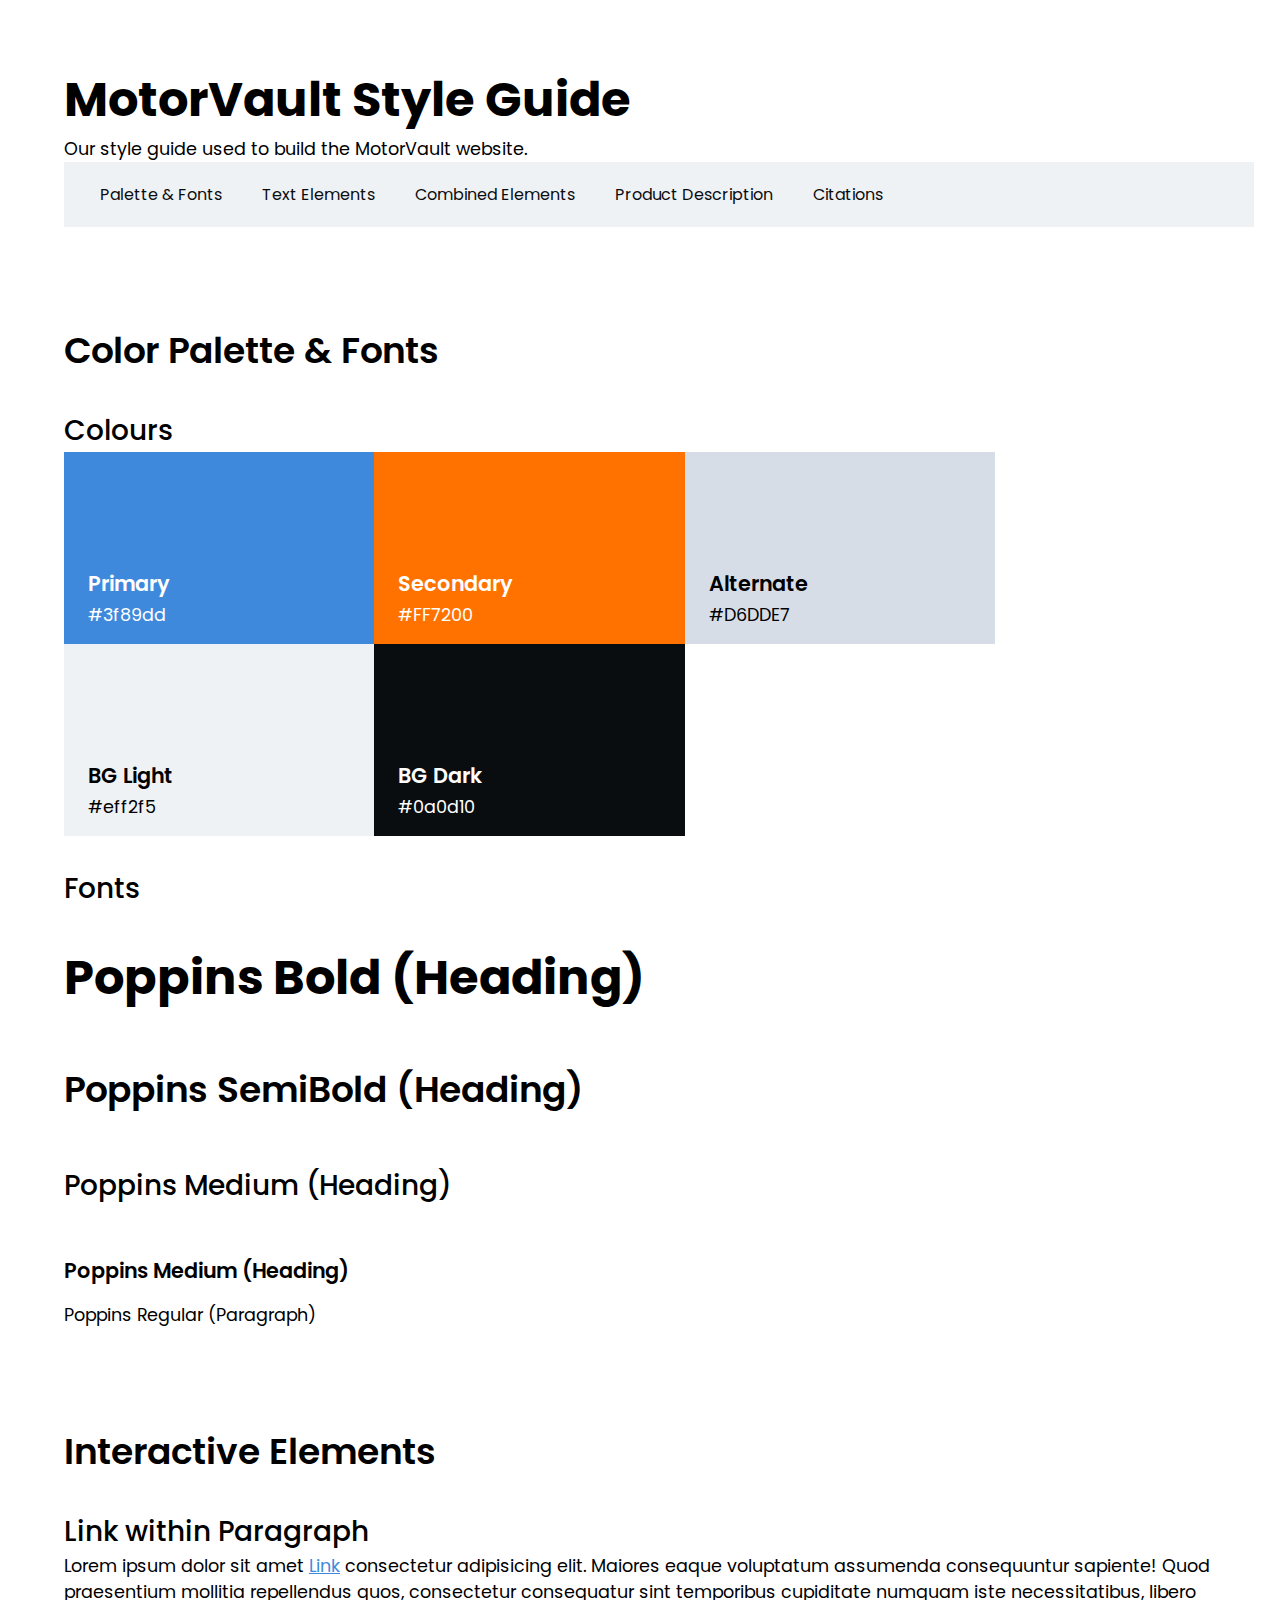
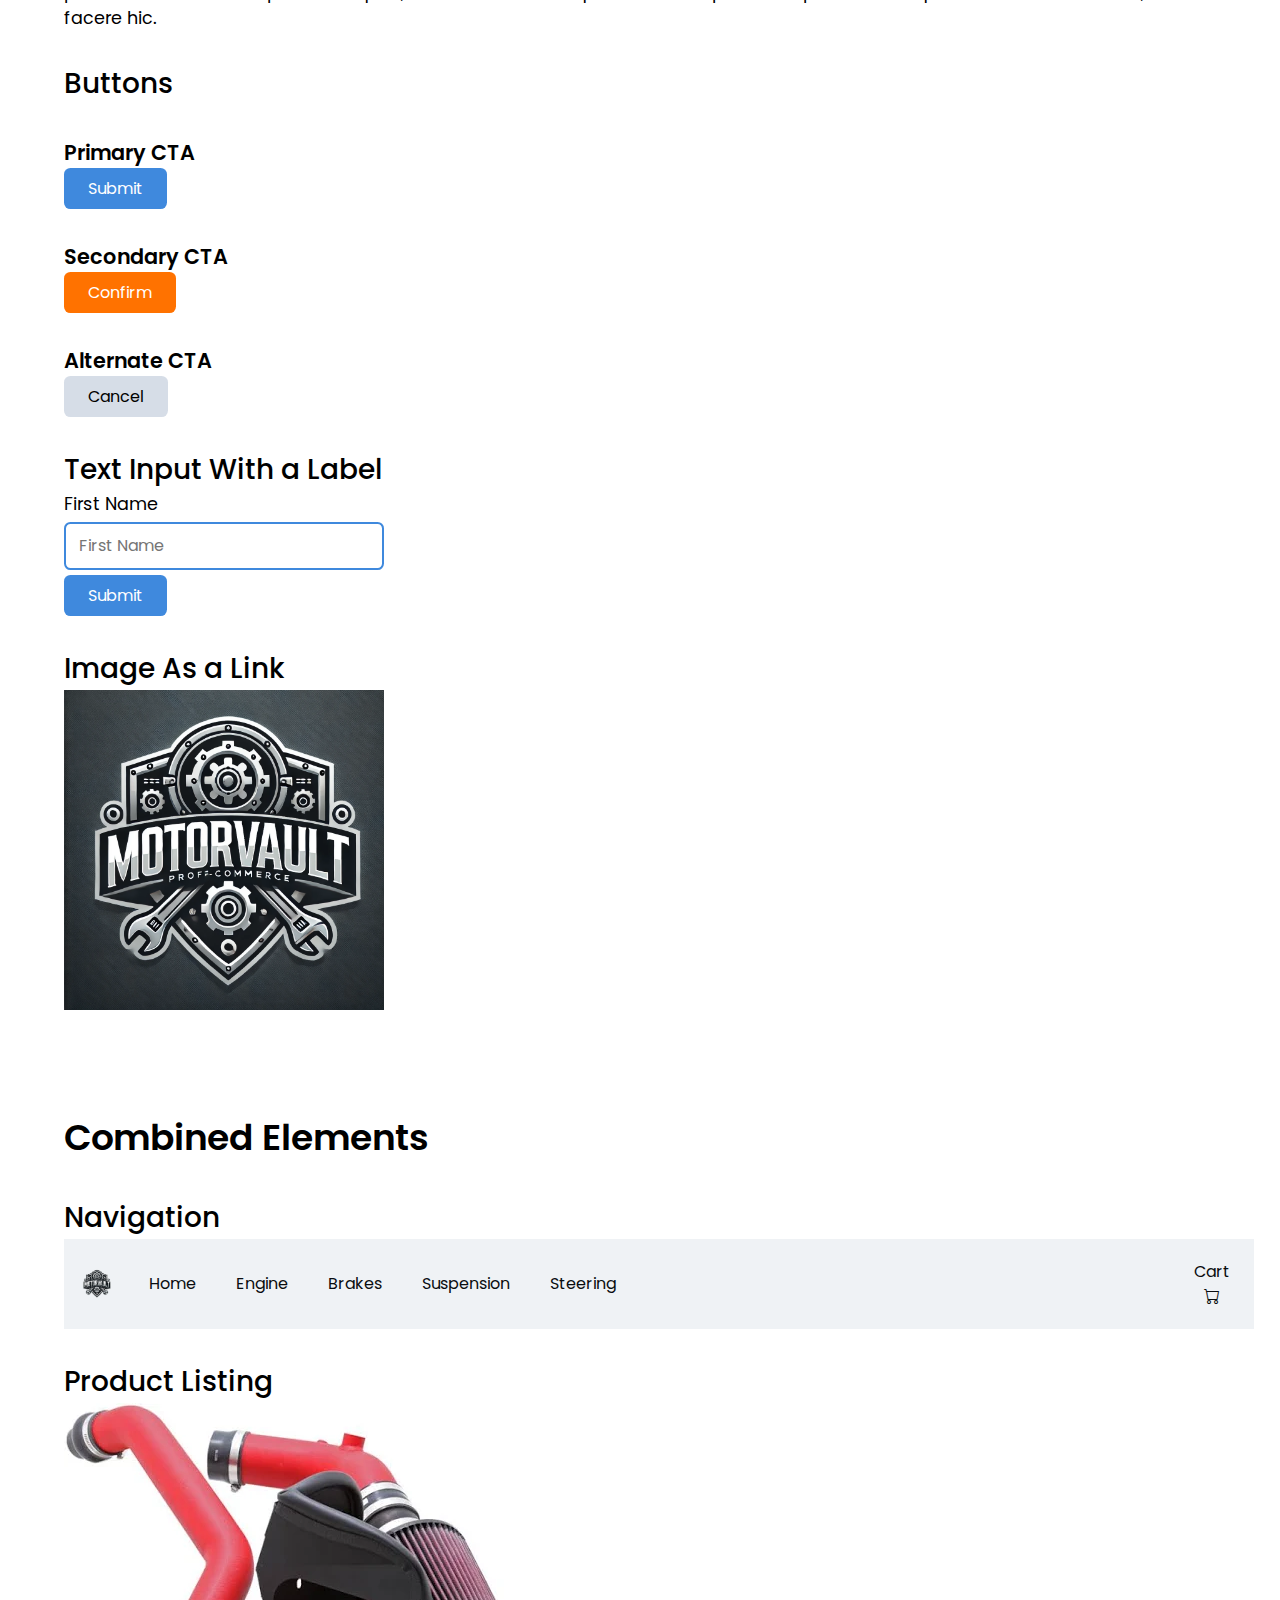
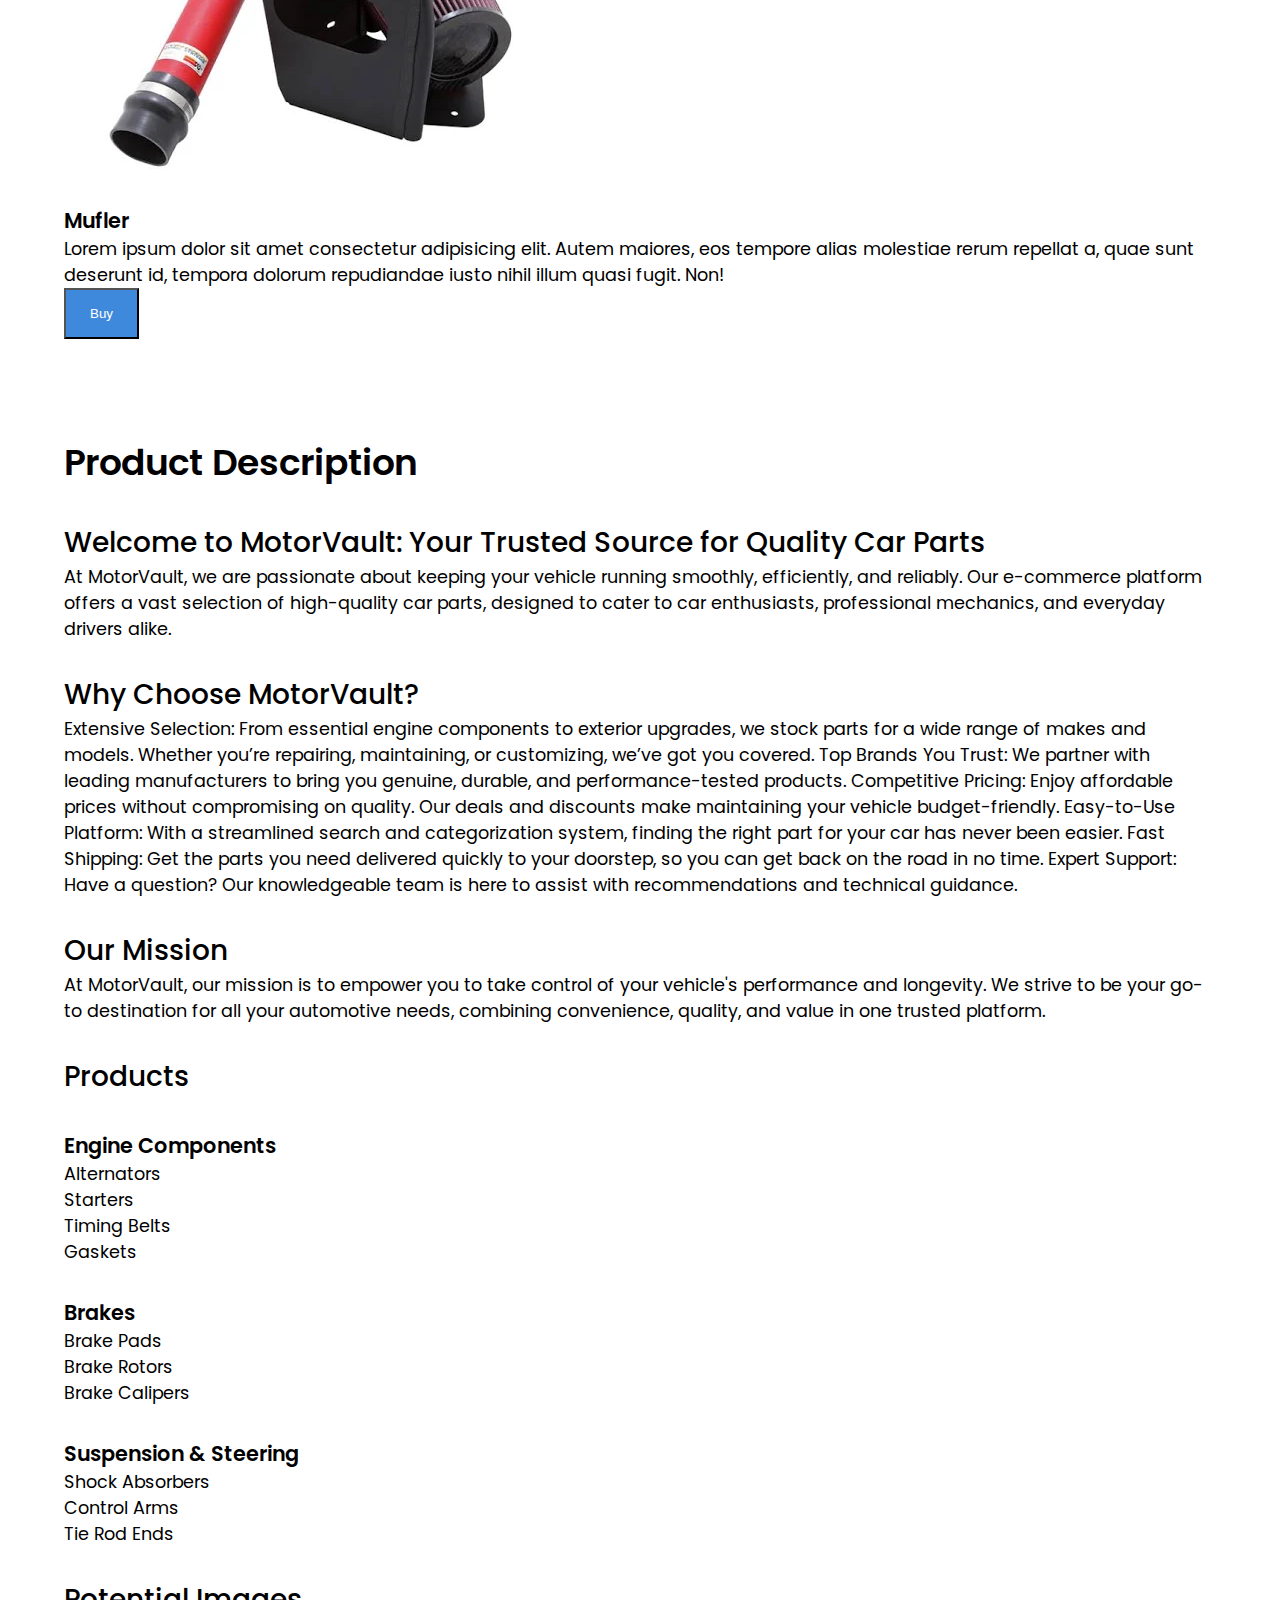
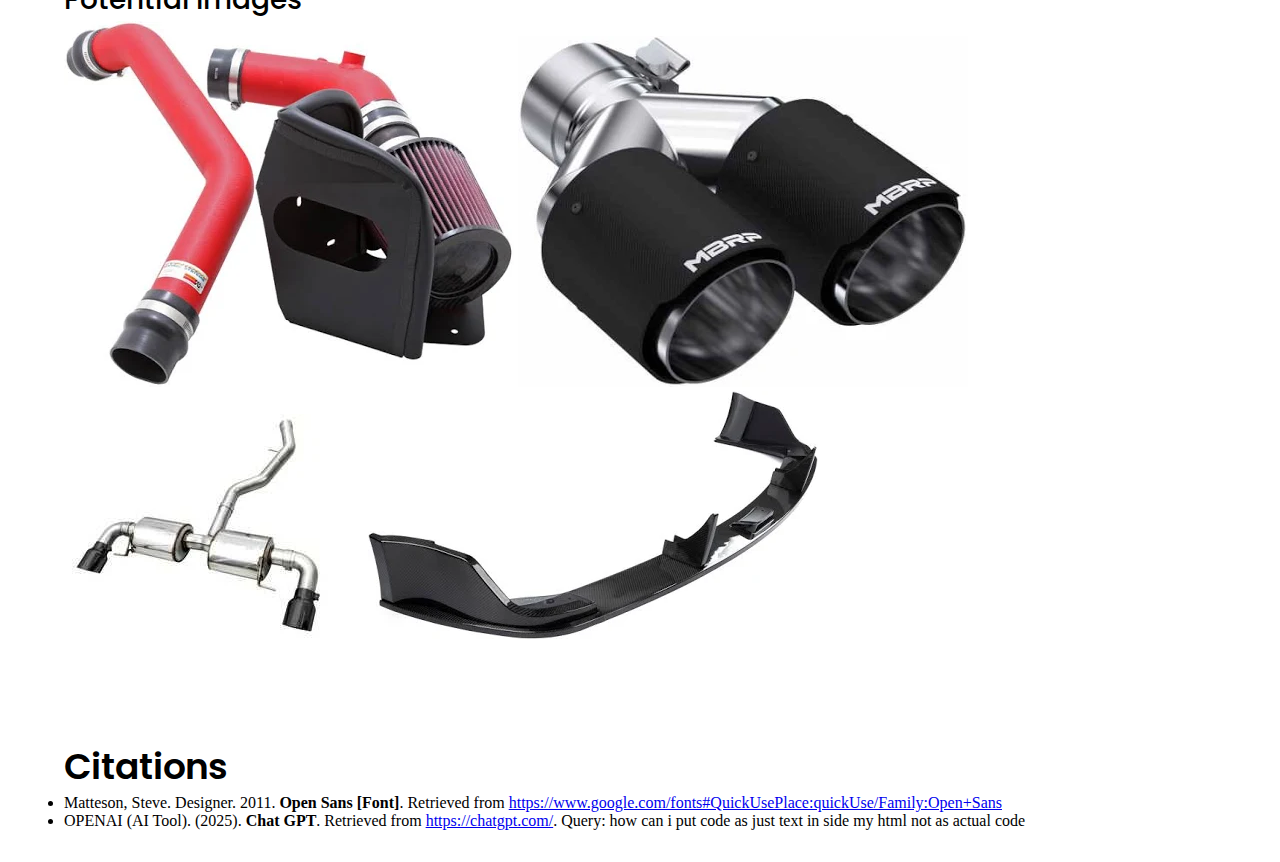
==== index.html @ 21961bd1 "add the files and code for the p1" ====
<!DOCTYPE html>
<html lang="en">

  <head>

    <meta charset="utf-8">
    <title>HTML Exercise Harjot Singh</title>

    <link href="./main.css" rel="stylesheet">
    <link href="https://cdn.jsdelivr.net/npm/bootstrap-icons/font/bootstrap-icons.css" rel="stylesheet">

  </head>

  <body>

    <header>
      <section>
      <h1 class="mainHeading">MotorVault Style Guide</h1>
      <p class="paragraphText">Our style guide used to build the MotorVault website.</p>

      <nav class="nav">
        <div class="navLeft">
          <a class="navButton" href="#paletteFonts">Palette & Fonts</a>
          <a class="navButton" href="#interactive_elements">Text Elements</a>
          <a class="navButton" href="#combined_elements">Combined Elements</a>
          <a class="navButton" href="#product_description">Product Description</a>
          <a class="navButton" href="#citations">Citations</a>
        </div>
      </nav>
      </section>
    </header>

    <section id="paletteFonts">
       <h2 class="secondaryHeading" class="secondaryHeading">Color Palette & Fonts</h2>
       <h3 class="subHeading">Colours</h3>
       <div class="colourContainer">
        <div class="blue colorPalleteBox">
          <p class="secondarySubHeading">Primary</p>
          <p class="paragraphText">#3f89dd</p>
        </div>
        <div class="orange colorPalleteBox">
          <p class="secondarySubHeading">Secondary</p>
          <p class="paragraphText">#FF7200</p>
        </div>
        <div class="secondary colorPalleteBox">
          <p class="secondarySubHeading">Alternate</p>
          <p class="paragraphText">#D6DDE7</p>
        </div>
        <div class="bgLight colorPalleteBox">
          <p class="secondarySubHeading">BG Light</p>
          <p class="paragraphText">#eff2f5</p>
        </div>
        <div class="bgDark colorPalleteBox">
          <p class="secondarySubHeading">BG Dark</p>
          <p class="paragraphText">#0a0d10</p>
        </div>
       </div>
       <h3 class="subHeading">Fonts</h3>
       <div class="fontContainer">
        <p class="mainHeading">Poppins Bold (Heading)</p>
        <p class="secondaryHeading">Poppins SemiBold (Heading)</p>
        <p class="subHeading">Poppins Medium (Heading)</p>
        <p class="secondarySubHeading">Poppins Medium (Heading)</p>
        <p class="paragraphText">Poppins Regular (Paragraph)</p>
       </div>
    </section>
    
    <section id="interactive_elements">
       <h2 class="secondaryHeading">Interactive Elements</h2>
       <h3 class="subHeading">Link within Paragraph</h3>
       <p class="paragraphText">Lorem ipsum dolor sit amet <a class="inTextLink" href="#">Link</a> consectetur adipisicing elit. Maiores eaque voluptatum assumenda consequuntur sapiente! Quod praesentium mollitia repellendus quos, consectetur consequatur sint temporibus cupiditate numquam iste necessitatibus, libero facere hic.</p>
       <h3 class="subHeading">Buttons</h3>
       <h4 class="secondarySubHeading">Primary CTA</h4>
       <button class="primaryCTA">Submit</button>
       <h4 class="secondarySubHeading">Secondary CTA</h4>
       <button class="secondaryCTA">Confirm</button>
       <h4 class="secondarySubHeading">Alternate CTA</h4>
       <button class="altCTA">Cancel</button>
       <h3 class="subHeading">Text Input With a Label</h3>
       <div class="inputContainer">
        <label class="paragraphText">First Name</label>
        <input class="input" placeholder="First Name"/>
        <button class="primaryCTA">Submit</button>
       </div>
       <h3 class="subHeading">Image As a Link</h3>
       <a href="https://github.com/harjotsk03/" target="_blank">
        <img tabindex="0" class="image" src="./assets/logo.webp" height="500" width="500" alt="MotorVault Logo">
       </a>
    </section>
    
  
    <section id="combined_elements">
       <h2 class="secondaryHeading">Combined Elements</h2>
       <h3 class="subHeading">Navigation</h3>
       <nav class="nav">
        <div class="navLeft">
          <img class="navLogo" src="./assets/MotorVault_Logo_Transparent_processed.png">
          <button class="navButton">Home</button>
          <button class="navButton">Engine</button>
          <button class="navButton">Brakes</button>
          <button class="navButton">Suspension</button>
          <button class="navButton">Steering</button>
        </div>
        <button class="navButton">Cart <i class="bi bi-cart"></i></button>
       </nav>
      <h3 class="subHeading">Product Listing</h3>
      <div>
        <img src="./assets/shopping.webp">
        <h4 class="secondarySubHeading">Mufler</h4>
        <p class="paragraphText">Lorem ipsum dolor sit amet consectetur adipisicing elit. Autem maiores, eos tempore alias molestiae rerum repellat a, quae sunt deserunt id, tempora dolorum repudiandae iusto nihil illum quasi fugit. Non!</p>
        <button class="blue">Buy</button>
      </div>
    </section>
    
    <section id="product_description">
       <h2 class="secondaryHeading">Product Description</h2>
       <h3 class="subHeading">Welcome to MotorVault: Your Trusted Source for Quality Car Parts</h3>
       <p class="paragraphText">At MotorVault, we are passionate about keeping your vehicle running smoothly, efficiently, and reliably. Our e-commerce platform offers a vast selection of high-quality car parts, designed to cater to car enthusiasts, professional mechanics, and everyday drivers alike.</p>
       <h3 class="subHeading">Why Choose MotorVault?</h3>
      <p class="paragraphText">Extensive Selection: From essential engine components to exterior upgrades, we stock parts for a wide range of makes and models. Whether you’re repairing, maintaining, or customizing, we’ve got you covered.
      Top Brands You Trust: We partner with leading manufacturers to bring you genuine, durable, and performance-tested products.
      Competitive Pricing: Enjoy affordable prices without compromising on quality. Our deals and discounts make maintaining your vehicle budget-friendly.
      Easy-to-Use Platform: With a streamlined search and categorization system, finding the right part for your car has never been easier.
      Fast Shipping: Get the parts you need delivered quickly to your doorstep, so you can get back on the road in no time.
      Expert Support: Have a question? Our knowledgeable team is here to assist with recommendations and technical guidance.</p>
      <h3 class="subHeading">Our Mission</h3>
      <p class="paragraphText">At MotorVault, our mission is to empower you to take control of your vehicle's performance and longevity. We strive to be your go-to destination for all your automotive needs, combining convenience, quality, and value in one trusted platform.</p>
      <h3 class="subHeading">Products</h3>
      <div>
      <h4 class="secondarySubHeading">Engine Components</h4>
      <p class="paragraphText">Alternators</p>
      <p class="paragraphText">Starters</p>
      <p class="paragraphText">Timing Belts</p>
      <p class="paragraphText">Gaskets</p>

      <h4 class="secondarySubHeading">Brakes</h4>
      <p class="paragraphText">Brake Pads</p>
      <p class="paragraphText">Brake Rotors</p>
      <p class="paragraphText">Brake Calipers</p>

      <h4 class="secondarySubHeading">Suspension & Steering</h4>
      <p class="paragraphText">Shock Absorbers</p>
      <p class="paragraphText">Control Arms</p>
      <p class="paragraphText">Tie Rod Ends</p>

      <!-- <h4>Electrical System</h4>
      <p>Batteries</p>
      <p>Ignition Coils</p>
      <p>Spark Plugs</p>

      <h4>Cooling & Heating</h4>
      <p>Radiators</p>
      <p>Thermostats</p>
      <p>Water Pumps</p>

      <h4>Fuel System</h4>
      <p>Fuel Pumps</p>
      <p>Fuel Injectors</p>
      <p>Throttle Bodies</p>

      <h4>Exhaust System</h4>
      <p>Mufflers</p>
      <p>Catalytic Converters</p>
      <p>Oxygen Sensors</p>

      <h4>Body & Exterior</h4>
      <p>Headlights</p>
      <p>Taillights</p>
      <p>Windshield Wipers</p> -->
    </div>

      <h3 class="subHeading">Potential Images</h3>
      <img src="./assets/shopping.webp">
      <img src="./assets/shopping1.webp">
      <img src="./assets/shopping2.webp">
      <img src="./assets/shopping4.webp">
    </section>

    <section id="citations">
       <h2 class="secondaryHeading" class="secondaryMainHeading">Citations</h2>

      <ul>
        <li>Matteson, Steve. Designer. 2011. <strong>Open Sans [Font]</strong>. Retrieved from <a href="https://www.google.com/fonts#QuickUsePlace:quickUse/Family:Open+Sans">https://www.google.com/fonts#QuickUsePlace:quickUse/Family:Open+Sans</a></li>
        <li>OPENAI (AI Tool). (2025). <strong>Chat GPT</strong>. Retrieved from <a href="https://chatgpt.com/" target="_blank">https://chatgpt.com/</a>. Query: how can i put code as just text in side my html not as actual code</li>
      </ul>

    </section>



  </body>
</html>
---- main.css ----
@import url('https://fonts.googleapis.com/css2?family=Poppins:ital,wght@0,100;0,200;0,300;0,400;0,500;0,600;0,700;0,800;0,900;1,100;1,200;1,300;1,400;1,500;1,600;1,700;1,800;1,900&family=SUSE:wght@100..800&display=swap');

*{
  padding: 0;
  margin: 0;
}

section{
  padding: 2rem 4rem;
}

.mainHeading{
  font-family: "Poppins", sans-serif;
  font-weight: 700;
  font-style: normal;
  font-size: 3rem;
  margin-top: 2rem;
}

.secondaryHeading{
  font-family: "Poppins", sans-serif;
  font-weight: 600;
  font-style: normal;
  font-size: 2.25rem;
  margin-top: 2rem;
}

.subHeading{
  font-family: "Poppins", sans-serif;
  font-weight: 500;
  font-style: normal;
  font-size: 1.75rem;
  margin-top: 2rem;
}

.secondarySubHeading{
  font-family: "Poppins", sans-serif;
  font-weight: 600;
  font-style: normal;
  font-size: 1.3rem;
  margin-top: 2rem;
}

.blue{
 background-color: #3f89dd;
 display: flex;
 flex-direction: column;
 gap: 0.2rem;
 padding: 1rem 1.5rem;
 justify-content: end;
 color: white;
}

.orange{
  background-color: #FF7200;
  display: flex;
 flex-direction: column;
 gap: 0.2rem;
 padding: 1rem 1.5rem;
 justify-content: end;
 color: white;
}

.secondary{
  background-color: #D6DDE7;
  display: flex;
 flex-direction: column;
 gap: 0.2rem;
 padding: 1rem 1.5rem;
 justify-content: end;
 color: black;
}

.bgDark{
  background-color: #0a0d10;
  display: flex;
 flex-direction: column;
 gap: 0.2rem;
 padding: 1rem 1.5rem;
 justify-content: end;
 color: white;
}

.bgLight{
  background-color: #eff2f5;
  display: flex;
 flex-direction: column;
 gap: 0.2rem;
 padding: 1rem 1.5rem;
 justify-content: end;
 color: black;
}

.colorPalleteBox{
  width: 16.4rem;
  height: 10rem;
}

.colourContainer{
  display: flex;
  flex-wrap: wrap;
  flex-direction: row;
}

.paragraphText{
  font-family: "Poppins", sans-serif;
  font-weight: 400;
  font-style: normal;
  font-size: 1.1rem;
}

.fontContainer{
  display: flex;
  gap: 1rem;
  flex-direction: column;
}

.inputContainer{
  display: flex;
  gap: 0.3rem;
  flex-direction: column;
  max-width: 20rem;
}

.nav{
  width: 93vw;
  background: #eff2f5;
  height: max-content;
  display: flex;
  flex-direction: row;
  justify-content: space-between;
  align-items: center;
}

.navButton{
  color: #0a0d10;
  background-color: transparent;
  padding: 1rem;
  border: none;
  transition: 0.3s ease-in-out all;
  padding: 1.25rem;
  text-decoration: none;
  text-align: center;
  font-family: "Poppins";
  font-size: 1rem;
}

.navButton:hover,
.navButton:focus{
  background-color: #3f89dd;
  cursor: pointer;
  color: #D6DDE7;
}

.primaryCTA{
  background-color: #3f89dd;
  color: white;
  border: none;
  padding: 0.5rem 1.5rem;
  font-family: "Poppins", sans-serif;
  font-size: 1rem;
  border-radius: 0.4rem;
  transition: ease-in-out 0.3s all;
  width: max-content;
}

.primaryCTA:hover,
.primaryCTA:focus{
  background-color: #2d5787;
  color: white;
  cursor: pointer;
}

.secondaryCTA{
  background-color: #FF7200;
  color: white;
  border: none;
  padding: 0.5rem 1.5rem;
  font-family: "Poppins", sans-serif;
  font-size: 1rem;
  border-radius: 0.4rem;
  transition: ease-in-out 0.3s all;
  width: max-content;
}

.secondaryCTA:hover,
.secondaryCTA:focus{
  background-color: #974f15;
  color: white;
  cursor: pointer;
}

.altCTA{
  background-color: #D6DDE7;
  color: black;
  border: none;
  padding: 0.5rem 1.5rem;
  font-family: "Poppins", sans-serif;
  font-size: 1rem;
  border-radius: 0.4rem;
  transition: ease-in-out 0.3s all;
  width: max-content;
}

.altCTA:hover,
.altCTA:focus{
  background-color: #8d9195;
  color: white;
  cursor: pointer;
}

.inTextLink{
  color: #3f89dd;
  transition: 0.3s ease-in-out all;
}

.inTextLink:hover,
.inTextLink:focus{
  color: #FF7200;
}

.input{
  padding: 0.6rem 0.8rem;
  border: solid 0.15rem #3f89dd;
  background-color: transparent;
  font-family: "Poppins";
  font-size: 1rem;
  border-radius: 0.4rem;
  outline: none;
}

.input:hover,
.input:focus{
  border: solid 0.15rem #FF7200;
}

.image{
  width: 20rem;
  height: 20rem;
  object-fit: contain;
  overflow: hidden;
  object-position: center;
  transition: 0.3s ease-in-out all;
}

.image:focus,
.image:hover{
  border-radius: 4rem;
}

.navLeft{
  display: flex;
  flex-direction: row;
  align-items: center; 
  padding-left: 1rem;
}

.navLogo{
  width: 3%;
  height: max-content;
  margin-right: 1rem;
}
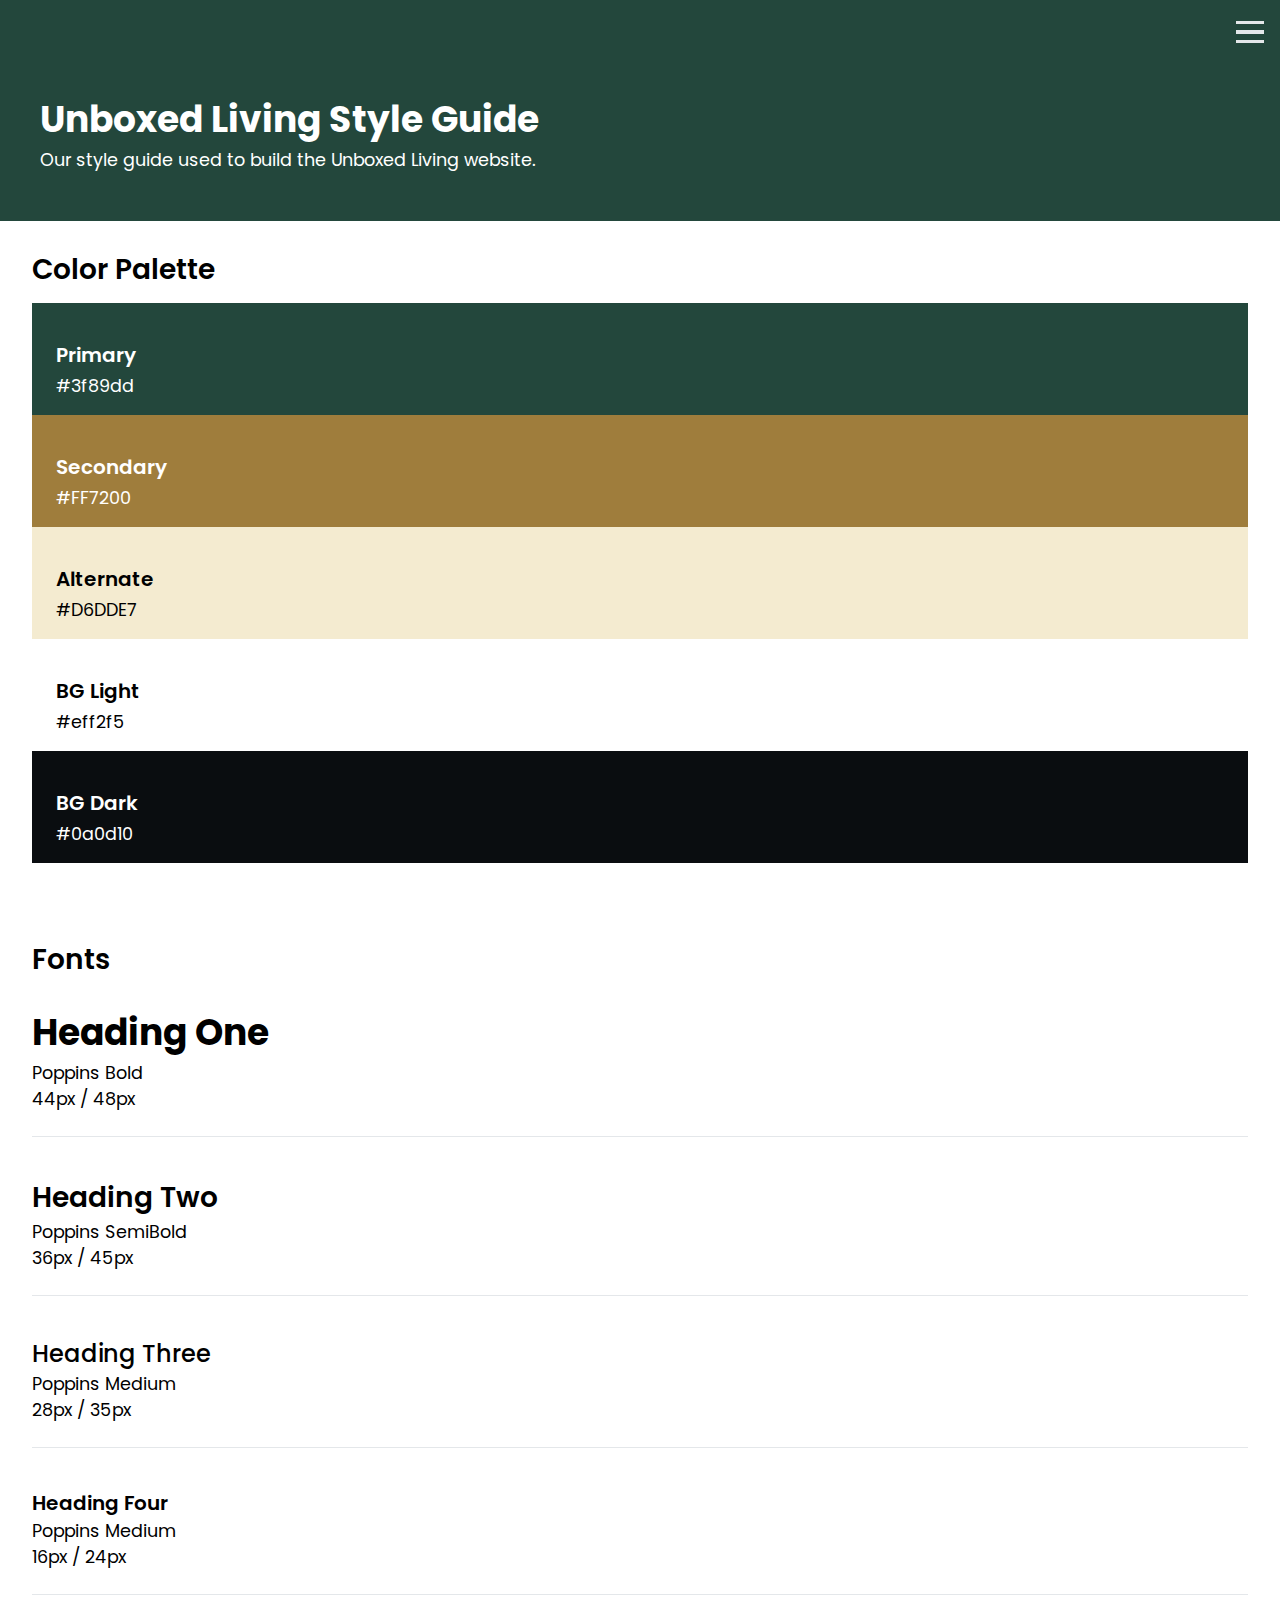
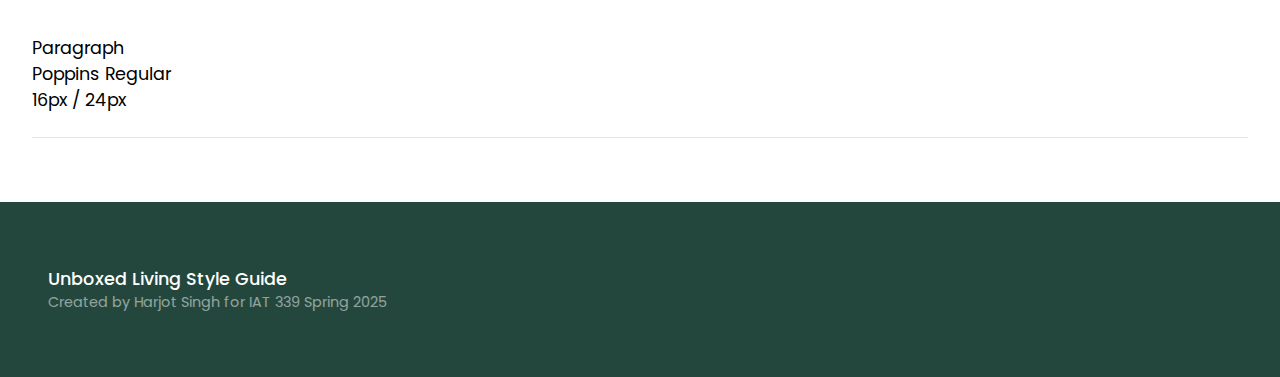
==== commit a280830e: "push almost done code" ====
--- a/index.html
+++ b/index.html
@@ -1,40 +1,60 @@
 <!DOCTYPE html>
 <html lang="en">
+  <head>
+    <meta name="viewport" content="width=device-width, initial-scale=1.0" />
 
-  <head>
-
-    <meta charset="utf-8">
     <title>HTML Exercise Harjot Singh</title>
 
-    <link href="./main.css" rel="stylesheet">
-    <link href="https://cdn.jsdelivr.net/npm/bootstrap-icons/font/bootstrap-icons.css" rel="stylesheet">
-
+    <link href="./main.css" rel="stylesheet" />
+    <link href="./mobile.css" rel="stylesheet" />
+    <link
+      href="https://cdn.jsdelivr.net/npm/bootstrap-icons/font/bootstrap-icons.css"
+      rel="stylesheet"
+    />
   </head>
 
   <body>
-
     <header>
-      <section>
-      <h1 class="mainHeading">MotorVault Style Guide</h1>
-      <p class="paragraphText">Our style guide used to build the MotorVault website.</p>
-
-      <nav class="nav">
+      <nav class="navReal desktop">
         <div class="navLeft">
-          <a class="navButton" href="#paletteFonts">Palette & Fonts</a>
-          <a class="navButton" href="#interactive_elements">Text Elements</a>
-          <a class="navButton" href="#combined_elements">Combined Elements</a>
-          <a class="navButton" href="#product_description">Product Description</a>
-          <a class="navButton" href="#citations">Citations</a>
+          <a class="navButtonActive" href="./index.html">Colour & Fonts</a>
+          <a class="navButton" href="./interactiveElements.html"
+            >Interactive Elements</a
+          >
+          <a class="navButton" href="./combinedElements.html"
+            >Combined Elements</a
+          >
+          <a class="navButton" href="./product.html">Product Description</a>
+          <a class="navButton" href="./citations.html">Citations</a>
         </div>
       </nav>
+      <nav class="navReal mobile">
+        <button id="navToggle" class="hamburger">
+          <div class="line"></div>
+          <div class="line"></div>
+          <div class="line"></div>
+        </button>
+        <div id="navLinks" class="navLinks">
+          <a id="closeButton" class="navButtonActive" href="javascript:void(0)">X Close</a>
+          <a class="navButtonActive" href="./index.html">Colour & Fonts</a>
+          <a class="navButton" href="./interactiveElements.html">Interactive Elements</a>
+          <a class="navButton" href="./combinedElements.html">Combined Elements</a>
+          <a class="navButton" href="./product.html">Product Description</a>
+          <a class="navButton" href="./citations.html">Citations</a>
+        </div>
+      </nav>
+      <section class="header">
+        <h1 class="mainHeading mt-extra">Unboxed Living Style Guide</h1>
+        <p class="paragraphText">
+          Our style guide used to build the Unboxed Living website.
+        </p>
       </section>
     </header>
 
-    <section id="paletteFonts">
-       <h2 class="secondaryHeading" class="secondaryHeading">Color Palette & Fonts</h2>
-       <h3 class="subHeading">Colours</h3>
-       <div class="colourContainer">
-        <div class="blue colorPalleteBox">
+    <section id="paletteFonts" class="page">
+      <h2 class="secondaryHeading mt-small">Color Palette</h2>
+      <div class="colourContainer mt-s">
+        <div class="blue colorPalleteBox roundedLeft">
           <p class="secondarySubHeading">Primary</p>
           <p class="paragraphText">#3f89dd</p>
         </div>
@@ -50,143 +70,49 @@
           <p class="secondarySubHeading">BG Light</p>
           <p class="paragraphText">#eff2f5</p>
         </div>
-        <div class="bgDark colorPalleteBox">
+        <div class="bgDark colorPalleteBox roundedRight">
           <p class="secondarySubHeading">BG Dark</p>
           <p class="paragraphText">#0a0d10</p>
         </div>
-       </div>
-       <h3 class="subHeading">Fonts</h3>
-       <div class="fontContainer">
-        <p class="mainHeading">Poppins Bold (Heading)</p>
-        <p class="secondaryHeading">Poppins SemiBold (Heading)</p>
-        <p class="subHeading">Poppins Medium (Heading)</p>
-        <p class="secondarySubHeading">Poppins Medium (Heading)</p>
-        <p class="paragraphText">Poppins Regular (Paragraph)</p>
-       </div>
-    </section>
-    
-    <section id="interactive_elements">
-       <h2 class="secondaryHeading">Interactive Elements</h2>
-       <h3 class="subHeading">Link within Paragraph</h3>
-       <p class="paragraphText">Lorem ipsum dolor sit amet <a class="inTextLink" href="#">Link</a> consectetur adipisicing elit. Maiores eaque voluptatum assumenda consequuntur sapiente! Quod praesentium mollitia repellendus quos, consectetur consequatur sint temporibus cupiditate numquam iste necessitatibus, libero facere hic.</p>
-       <h3 class="subHeading">Buttons</h3>
-       <h4 class="secondarySubHeading">Primary CTA</h4>
-       <button class="primaryCTA">Submit</button>
-       <h4 class="secondarySubHeading">Secondary CTA</h4>
-       <button class="secondaryCTA">Confirm</button>
-       <h4 class="secondarySubHeading">Alternate CTA</h4>
-       <button class="altCTA">Cancel</button>
-       <h3 class="subHeading">Text Input With a Label</h3>
-       <div class="inputContainer">
-        <label class="paragraphText">First Name</label>
-        <input class="input" placeholder="First Name"/>
-        <button class="primaryCTA">Submit</button>
-       </div>
-       <h3 class="subHeading">Image As a Link</h3>
-       <a href="https://github.com/harjotsk03/" target="_blank">
-        <img tabindex="0" class="image" src="./assets/logo.webp" height="500" width="500" alt="MotorVault Logo">
-       </a>
-    </section>
-    
-  
-    <section id="combined_elements">
-       <h2 class="secondaryHeading">Combined Elements</h2>
-       <h3 class="subHeading">Navigation</h3>
-       <nav class="nav">
-        <div class="navLeft">
-          <img class="navLogo" src="./assets/MotorVault_Logo_Transparent_processed.png">
-          <button class="navButton">Home</button>
-          <button class="navButton">Engine</button>
-          <button class="navButton">Brakes</button>
-          <button class="navButton">Suspension</button>
-          <button class="navButton">Steering</button>
-        </div>
-        <button class="navButton">Cart <i class="bi bi-cart"></i></button>
-       </nav>
-      <h3 class="subHeading">Product Listing</h3>
-      <div>
-        <img src="./assets/shopping.webp">
-        <h4 class="secondarySubHeading">Mufler</h4>
-        <p class="paragraphText">Lorem ipsum dolor sit amet consectetur adipisicing elit. Autem maiores, eos tempore alias molestiae rerum repellat a, quae sunt deserunt id, tempora dolorum repudiandae iusto nihil illum quasi fugit. Non!</p>
-        <button class="blue">Buy</button>
       </div>
     </section>
-    
-    <section id="product_description">
-       <h2 class="secondaryHeading">Product Description</h2>
-       <h3 class="subHeading">Welcome to MotorVault: Your Trusted Source for Quality Car Parts</h3>
-       <p class="paragraphText">At MotorVault, we are passionate about keeping your vehicle running smoothly, efficiently, and reliably. Our e-commerce platform offers a vast selection of high-quality car parts, designed to cater to car enthusiasts, professional mechanics, and everyday drivers alike.</p>
-       <h3 class="subHeading">Why Choose MotorVault?</h3>
-      <p class="paragraphText">Extensive Selection: From essential engine components to exterior upgrades, we stock parts for a wide range of makes and models. Whether you’re repairing, maintaining, or customizing, we’ve got you covered.
-      Top Brands You Trust: We partner with leading manufacturers to bring you genuine, durable, and performance-tested products.
-      Competitive Pricing: Enjoy affordable prices without compromising on quality. Our deals and discounts make maintaining your vehicle budget-friendly.
-      Easy-to-Use Platform: With a streamlined search and categorization system, finding the right part for your car has never been easier.
-      Fast Shipping: Get the parts you need delivered quickly to your doorstep, so you can get back on the road in no time.
-      Expert Support: Have a question? Our knowledgeable team is here to assist with recommendations and technical guidance.</p>
-      <h3 class="subHeading">Our Mission</h3>
-      <p class="paragraphText">At MotorVault, our mission is to empower you to take control of your vehicle's performance and longevity. We strive to be your go-to destination for all your automotive needs, combining convenience, quality, and value in one trusted platform.</p>
-      <h3 class="subHeading">Products</h3>
-      <div>
-      <h4 class="secondarySubHeading">Engine Components</h4>
-      <p class="paragraphText">Alternators</p>
-      <p class="paragraphText">Starters</p>
-      <p class="paragraphText">Timing Belts</p>
-      <p class="paragraphText">Gaskets</p>
 
-      <h4 class="secondarySubHeading">Brakes</h4>
-      <p class="paragraphText">Brake Pads</p>
-      <p class="paragraphText">Brake Rotors</p>
-      <p class="paragraphText">Brake Calipers</p>
-
-      <h4 class="secondarySubHeading">Suspension & Steering</h4>
-      <p class="paragraphText">Shock Absorbers</p>
-      <p class="paragraphText">Control Arms</p>
-      <p class="paragraphText">Tie Rod Ends</p>
-
-      <!-- <h4>Electrical System</h4>
-      <p>Batteries</p>
-      <p>Ignition Coils</p>
-      <p>Spark Plugs</p>
-
-      <h4>Cooling & Heating</h4>
-      <p>Radiators</p>
-      <p>Thermostats</p>
-      <p>Water Pumps</p>
-
-      <h4>Fuel System</h4>
-      <p>Fuel Pumps</p>
-      <p>Fuel Injectors</p>
-      <p>Throttle Bodies</p>
-
-      <h4>Exhaust System</h4>
-      <p>Mufflers</p>
-      <p>Catalytic Converters</p>
-      <p>Oxygen Sensors</p>
-
-      <h4>Body & Exterior</h4>
-      <p>Headlights</p>
-      <p>Taillights</p>
-      <p>Windshield Wipers</p> -->
-    </div>
-
-      <h3 class="subHeading">Potential Images</h3>
-      <img src="./assets/shopping.webp">
-      <img src="./assets/shopping1.webp">
-      <img src="./assets/shopping2.webp">
-      <img src="./assets/shopping4.webp">
+    <section id="paletteFonts" class="page">
+      <h2 class="secondaryHeading mt-extra">Fonts</h2>
+      <div class="fontContainer">
+        <div class="fontShowCard">
+          <p class="mainHeading mt-xs">Heading One</p>
+          <p class="paragraphText">Poppins Bold</p>
+          <p class="paragraphText">44px / 48px</p>
+        </div>
+        <div class="fontShowCard">
+          <p class="secondaryHeading mt-xs">Heading Two</p>
+          <p class="paragraphText">Poppins SemiBold</p>
+          <p class="paragraphText">36px / 45px</p>
+        </div>
+        <div class="fontShowCard">
+          <p class="subHeading mt-xs">Heading Three</p>
+          <p class="paragraphText">Poppins Medium</p>
+          <p class="paragraphText">28px / 35px</p>
+        </div>
+        <div class="fontShowCard">
+          <p class="secondarySubHeading mt-xs">Heading Four</p>
+          <p class="paragraphText">Poppins Medium</p>
+          <p class="paragraphText">16px / 24px</p>
+        </div>
+        <div class="fontShowCard">
+          <p class="paragraphText mt-xs">Paragraph</p>
+          <p class="paragraphText">Poppins Regular</p>
+          <p class="paragraphText">16px / 24px</p>
+        </div>
+      </div>
     </section>
 
-    <section id="citations">
-       <h2 class="secondaryHeading" class="secondaryMainHeading">Citations</h2>
+    <footer class="footer">
+      <p class="footerText">Unboxed Living Style Guide</p>
+      <p class="footerText2">Created by Harjot Singh for IAT 339 Spring 2025</p>
+    </footer>
 
-      <ul>
-        <li>Matteson, Steve. Designer. 2011. <strong>Open Sans [Font]</strong>. Retrieved from <a href="https://www.google.com/fonts#QuickUsePlace:quickUse/Family:Open+Sans">https://www.google.com/fonts#QuickUsePlace:quickUse/Family:Open+Sans</a></li>
-        <li>OPENAI (AI Tool). (2025). <strong>Chat GPT</strong>. Retrieved from <a href="https://chatgpt.com/" target="_blank">https://chatgpt.com/</a>. Query: how can i put code as just text in side my html not as actual code</li>
-      </ul>
-
-    </section>
-
-
-
+    <script src="nav.js"></script>
   </body>
-</html>+</html>
--- a/main.css
+++ b/main.css
@@ -6,7 +6,7 @@
 }
 
 section{
-  padding: 2rem 4rem;
+  padding: 0rem 4rem;
 }
 
 .mainHeading{
@@ -14,7 +14,6 @@
   font-weight: 700;
   font-style: normal;
   font-size: 3rem;
-  margin-top: 2rem;
 }
 
 .secondaryHeading{
@@ -22,7 +21,6 @@
   font-weight: 600;
   font-style: normal;
   font-size: 2.25rem;
-  margin-top: 2rem;
 }
 
 .subHeading{
@@ -30,7 +28,6 @@
   font-weight: 500;
   font-style: normal;
   font-size: 1.75rem;
-  margin-top: 2rem;
 }
 
 .secondarySubHeading{
@@ -38,11 +35,10 @@
   font-weight: 600;
   font-style: normal;
   font-size: 1.3rem;
-  margin-top: 2rem;
 }
 
 .blue{
- background-color: #3f89dd;
+ background-color: #23473c;
  display: flex;
  flex-direction: column;
  gap: 0.2rem;
@@ -52,7 +48,7 @@
 }
 
 .orange{
-  background-color: #FF7200;
+  background-color: #9f7d3c;
   display: flex;
  flex-direction: column;
  gap: 0.2rem;
@@ -62,7 +58,7 @@
 }
 
 .secondary{
-  background-color: #D6DDE7;
+  background-color: #F4EBD0;
   display: flex;
  flex-direction: column;
  gap: 0.2rem;
@@ -82,7 +78,7 @@
 }
 
 .bgLight{
-  background-color: #eff2f5;
+  background-color: white;
   display: flex;
  flex-direction: column;
  gap: 0.2rem;
@@ -92,7 +88,7 @@
 }
 
 .colorPalleteBox{
-  width: 16.4rem;
+  width: 12rem;
   height: 10rem;
 }
 
@@ -107,131 +103,263 @@
   font-weight: 400;
   font-style: normal;
   font-size: 1.1rem;
-}
-
-.fontContainer{
-  display: flex;
-  gap: 1rem;
-  flex-direction: column;
+  max-width: 75%;
 }
 
 .inputContainer{
   display: flex;
   gap: 0.3rem;
   flex-direction: column;
-  max-width: 20rem;
+}
+
+.inputFormContainer{
+  display: flex;
+  gap: 0.3rem;
+  flex-direction: column;
+  width: 100%;
+}
+
+.mt-xs{
+  margin-top: 0.25rem;
+}
+
+.mt-s{
+  margin-top: 0.75rem;
+}
+
+.mt-small{
+  margin-top: 1.75rem;
+}
+
+.mt-base{
+  margin-top: 3.5rem;
+}
+
+.mt-extra{
+margin-top: 5.75rem;
+}
+
+.navReal{
+  z-index: 40;
+  background: #23473c;
+  height: max-content;
+  display: flex;
+  justify-content: center;
+  flex-direction: row;
+  align-items: center;
+  position: fixed;
+  
+  top: 0;
+  left: 0;
+  width: 100%;
+}
+
+.navLeft {
+  display: flex;
+  align-items: center;
+  flex-direction: row;
+  justify-content: center;
+  width: 100%;
+}
+
+.navMenu {
+  display: flex;
+  gap: 1rem;
+}
+
+/* Hamburger menu styles */
+.hamburger {
+  display: none;
+  font-size: 2rem;
+  cursor: pointer;
+}
+
+.navToggle {
+  display: none;
 }
 
 .nav{
-  width: 93vw;
-  background: #eff2f5;
+  width: 70vw;
+  background: #23473c;
   height: max-content;
   display: flex;
   flex-direction: row;
-  justify-content: space-between;
+  justify-content: center;
   align-items: center;
 }
 
 .navButton{
-  color: #0a0d10;
+  color: white;
   background-color: transparent;
   padding: 1rem;
   border: none;
   transition: 0.3s ease-in-out all;
-  padding: 1.25rem;
+  margin: 0;
   text-decoration: none;
   text-align: center;
   font-family: "Poppins";
-  font-size: 1rem;
+  font-size: 0.8rem;
+  padding: 0rem 1.2rem;
+  font-weight: 400;
+  opacity: 40%;
+}
+
+.navButtonActive{
+  color: #F4EBD0;
+  background-color: transparent;
+  padding: 1rem;
+  border: none;
+  transition: 0.3s ease-in-out all;
+  text-decoration: none;
+  text-align: center;
+  font-family: "Poppins";
+  font-weight: 600;
+  font-size: 0.8rem;
 }
 
 .navButton:hover,
 .navButton:focus{
-  background-color: #3f89dd;
-  cursor: pointer;
-  color: #D6DDE7;
+  cursor: pointer;
+  opacity: 100%;
+  transform: scale(0.92);
 }
 
 .primaryCTA{
-  background-color: #3f89dd;
+  background-color: #23473c;
   color: white;
   border: none;
-  padding: 0.5rem 1.5rem;
-  font-family: "Poppins", sans-serif;
-  font-size: 1rem;
-  border-radius: 0.4rem;
+  padding: 0.5rem 1.25rem;
+  font-family: "Poppins", sans-serif;
+  font-size: 0.9rem;
+  font-weight: 500;
+  border-radius: 0.5rem;
   transition: ease-in-out 0.3s all;
   width: max-content;
 }
 
 .primaryCTA:hover,
 .primaryCTA:focus{
-  background-color: #2d5787;
+  background-color: #5c726b;
   color: white;
   cursor: pointer;
 }
 
 .secondaryCTA{
-  background-color: #FF7200;
-  color: white;
-  border: none;
-  padding: 0.5rem 1.5rem;
-  font-family: "Poppins", sans-serif;
-  font-size: 1rem;
-  border-radius: 0.4rem;
+  background-color: #D6AD60;
+  color: white;
+ border: none;
+  padding: 0.5rem 1.25rem;
+  font-family: "Poppins", sans-serif;
+  font-size: 0.9rem;
+  font-weight: 500;
+  border-radius: 0.5rem;
   transition: ease-in-out 0.3s all;
   width: max-content;
 }
 
 .secondaryCTA:hover,
 .secondaryCTA:focus{
-  background-color: #974f15;
+  background-color: #9f7d3c;
   color: white;
   cursor: pointer;
 }
 
 .altCTA{
-  background-color: #D6DDE7;
+  background-color: #efefef;
   color: black;
   border: none;
-  padding: 0.5rem 1.5rem;
-  font-family: "Poppins", sans-serif;
-  font-size: 1rem;
-  border-radius: 0.4rem;
+  padding: 0.5rem 1.25rem;
+  font-family: "Poppins", sans-serif;
+  font-size: 0.9rem;
+  font-weight: 500;
+  border-radius: 0.5rem;
   transition: ease-in-out 0.3s all;
   width: max-content;
 }
 
 .altCTA:hover,
 .altCTA:focus{
-  background-color: #8d9195;
-  color: white;
+  background-color: #f5f5f5;
+  color: black;
   cursor: pointer;
 }
 
 .inTextLink{
-  color: #3f89dd;
+  color: #9f7d3c;
   transition: 0.3s ease-in-out all;
+  text-decoration: none;
 }
 
 .inTextLink:hover,
 .inTextLink:focus{
-  color: #FF7200;
-}
-
-.input{
+  color: #d3bc91;
+  text-decoration: underline;
+}
+
+.input-container {
+  display: flex;
+  flex-direction: row;
+  gap: 0.5rem;
+  width: 30rem;
+}
+
+.input {
+  font-size: 1rem;
+  font-family: "Poppins", sans-serif;
+  font-weight: 500;
+  font-style: normal;
+  padding: 0.5rem 0.75rem;
+  border-radius: 0.4rem;
+  border: 0.1rem solid #23473c;
+}
+
+.submit-button{
+  background-color: #23473c;
+  color: white;
+  border: none;
+  padding: 0.5rem 1.25rem;
+  font-family: "Poppins", sans-serif;
+  font-size: 0.9rem;
+  font-weight: 500;
+  border-radius: 0.5rem;
+  transition: ease-in-out 0.3s all;
+  width: max-content;
+}
+
+.submit-button:hover,
+.submit-button:focus{
+  background-color: #5c726b;
+  color: white;
+  cursor: pointer;
+}
+
+
+.inputLabel{
+  font-family: "Poppins", sans-serif;
+  font-weight: 400;
+  font-style: normal;
+  font-size: 0.9rem;
+  color: #6c6e71;
+}
+
+.contactForm{
+  display: flex;
+  flex-direction: column;
+  gap: 0.5rem;
+  width: 50%;
+  padding: 2rem;
+  background-color: #fafafa;
+  border-radius: 1rem;
+}
+
+.inputForm{
   padding: 0.6rem 0.8rem;
   border: solid 0.15rem #3f89dd;
   background-color: transparent;
   font-family: "Poppins";
   font-size: 1rem;
-  border-radius: 0.4rem;
+  border-radius: 40rem;
   outline: none;
-}
-
-.input:hover,
-.input:focus{
-  border: solid 0.15rem #FF7200;
 }
 
 .image{
@@ -252,11 +380,174 @@
   display: flex;
   flex-direction: row;
   align-items: center; 
-  padding-left: 1rem;
 }
 
 .navLogo{
   width: 3%;
   height: max-content;
   margin-right: 1rem;
+}
+
+
+
+.productCardButtons{
+  width: 100%;
+  display: flex;
+  flex-direction: row;
+  gap: 1rem;
+  margin-top: 1rem;
+}
+
+.productCardButtons button{
+  width: 100%;
+}
+
+.header{
+  padding: 4rem 8rem 7rem 14rem;
+  background-color: #23473c;
+  color: white;
+}
+
+
+.colourSection{
+  margin-top: 1rem;
+}
+
+.roundedLeft{
+  border-radius: 1rem 0rem 0rem 1rem;
+}
+
+.roundedRight{
+  border-radius: 0rem 1rem 1rem 0rem;
+}
+
+.fontContainer {
+  display: flex;
+  flex-direction: column;
+  gap: 1rem;
+  padding-bottom: 4rem;
+}
+
+.fontShowCard {
+  display: grid;
+  grid-template-columns: 3fr 2fr 1fr;
+  align-items: center;
+  border-bottom: 0.1rem solid #e4e7ea;
+  padding: 1.5rem 0rem;
+  min-height: 4rem;
+}
+
+.fontShowCard p {
+  margin: 0; 
+  text-align: left;
+}
+
+.footer{
+  background: #23473c;
+  padding: 5rem 14rem;
+}
+
+.footerText{
+ font-family: "Poppins", sans-serif;
+  font-weight: 500;
+  font-style: normal;
+  font-size: 1.1rem; 
+  color: white;
+}
+
+.footerText2{
+font-family: "Poppins", sans-serif;
+  font-weight: 400;
+  font-style: normal;
+  font-size: 0.9rem;
+  color: white;
+  opacity: 50%;
+}
+
+.buttonContainer{
+  display: flex;
+  flex-direction: row;
+  gap: 2rem;
+}
+
+.page{
+  padding: 0rem 14rem;
+}
+.productCard {
+  width: 25rem;
+  background: #fafafa;
+  border-radius: 0.5rem;
+  position: relative; /* Ensure positioning for child elements */
+}
+
+.productCard img {
+  width: 100%;
+  height: auto;
+  border-radius: 1rem;
+}
+
+.productCardText {
+  font-family: "Poppins", sans-serif;
+  font-weight: 400;
+  width: 100%;
+  font-style: normal;
+  font-size: 0.9rem;
+  color: #55575a;
+}
+
+.mufc2003 {
+  width: 100%;
+  border: none;
+  height: 25rem;
+  background-image: url(./assets/Screenshot\ 2025-01-23\ at\ 3.40.37\ PM.png);
+  background-size: cover;
+  border-radius: 0.75rem 0.75rem 0rem 0rem;
+  transition: background-image 0.3s ease;
+  background-position: center;
+}
+
+.productCard:hover .mufc2003 {
+  background-image: url(./assets/Screenshot\ 2025-01-23\ at\ 3.40.47\ PM.png);
+  cursor: pointer;
+}
+
+.cardTextContainer {
+  padding: 0rem 2rem 2rem 2rem;
+}
+
+.contactCard{
+  background-color: #fafafa;
+  width: max-content;
+  padding: 2rem 2.75rem;
+  width: 60%;
+  border-radius: 0.75rem;
+}
+
+.images{
+  width: 20rem;
+  height: 20rem;
+}
+
+.productImgs{
+  display: flex;
+  flex-wrap: wrap;
+  gap: 0.5rem;
+}
+
+.desktop{
+  visibility: visible;
+}
+
+.mobile{
+  visibility: hidden;
+}
+
+.hamburger{
+
+}
+
+.line{
+    width: 100%;
+    background-color: #e4e7ea;
+    height: 0.1rem;
 }--- a/mobile.css
+++ b/mobile.css
@@ -0,0 +1,814 @@
+@media screen and (max-width: 1280px) {
+  section{
+    padding: 0rem 1rem;
+  }  
+
+  .page{
+  padding: 0rem 2rem;
+}
+
+  .mainHeading{
+  font-family: "Poppins", sans-serif;
+  font-weight: 700;
+  font-style: normal;
+  font-size: 2.25rem;
+}
+
+.secondaryHeading{
+  font-family: "Poppins", sans-serif;
+  font-weight: 600;
+  font-style: normal;
+  font-size: 1.75rem;
+}
+
+.subHeading{
+  font-family: "Poppins", sans-serif;
+  font-weight: 500;
+  font-style: normal;
+  font-size: 1.5rem;
+}
+
+.secondarySubHeading{
+  font-family: "Poppins", sans-serif;
+  font-weight: 600;
+  font-style: normal;
+  font-size: 1.25rem;
+}
+
+.colorPalleteBox{
+  width: 100%;
+  height: 5rem;
+}
+
+.navReal{
+  z-index: 40;
+  background: #23473c;
+  height: max-content;
+  display: flex;
+  height: 4rem;
+  justify-content: end;
+  flex-direction: row;
+  align-items: center;
+  position: fixed;
+  top: 0;
+  left: 0;
+  width: 100%;
+}
+
+.nav{
+  width: 70vw;
+  background: #23473c;
+  height: max-content;
+  display: flex;
+  flex-direction: row;
+  justify-content: center;
+  align-items: center;
+}
+
+.navButton{
+  color: white;
+  background-color: transparent;
+  border: none;
+  transition: 0.3s ease-in-out all;
+  margin: 0;
+  text-decoration: none;
+  text-align: center;
+  font-family: "Poppins";
+  font-size: 0.8rem;
+  padding: 1rem 1.2rem;
+  font-weight: 400;
+  opacity: 40%;
+}
+
+.navButtonActive{
+  color: #F4EBD0;
+  background-color: transparent;
+  padding: 1rem;
+  border: none;
+  transition: 0.3s ease-in-out all;
+  text-decoration: none;
+  text-align: center;
+  font-family: "Poppins";
+  font-weight: 600;
+  font-size: 0.8rem;
+}
+
+.navButton:hover,
+.navButton:focus{
+  cursor: pointer;
+  opacity: 100%;
+  transform: scale(0.92);
+}
+
+.roundedLeft{
+  border-radius: 0rem 0rem 0rem 0rem;
+}
+
+.roundedRight{
+  border-radius: 0rem 0rem 0rem 0rem;
+}
+
+.header{
+  padding: 1rem 0rem 3rem 2.5rem;
+  background-color: #23473c;
+  color: white;
+}
+
+
+.footer{
+  background: #23473c;
+  padding: 4rem 3rem;
+}
+
+.footerText{
+ font-family: "Poppins", sans-serif;
+  font-weight: 500;
+  font-style: normal;
+  font-size: 1.1rem; 
+  color: white;
+}
+
+.footerText2{
+font-family: "Poppins", sans-serif;
+  font-weight: 400;
+  font-style: normal;
+  font-size: 0.9rem;
+  color: white;
+  opacity: 50%;
+}
+
+
+
+.fontContainer {
+  display: flex;
+  flex-direction: column;
+  gap: 1rem;
+  padding-bottom: 4rem;
+}
+
+.fontShowCard {
+  display: flex;
+  flex-direction: column;
+  align-items: start;
+  border-bottom: 0.1rem solid #e4e7ea;
+  padding: 1.5rem 0rem;
+  min-height: 4rem;
+}
+
+.fontShowCard p {
+  margin: 0; 
+  text-align: left;
+}
+
+
+.desktop{
+  visibility: hidden;
+}
+
+.mobile{
+  visibility: visible;
+}
+
+.hamburger{
+    display: flex;
+    flex-direction: column;
+    width: 1.75rem;
+    gap: 0.4rem;
+    background-color: transparent;
+    border: none;
+    margin-right: 1rem;
+}
+
+.line{
+    width: 100%;
+    background-color: #e4e7ea;
+    height: 0.2rem;
+}
+
+.navLinks {
+  display: none;
+  flex-direction: column;
+  width: 100%;
+  background: #23473c;
+}
+
+.navLinks.active {
+  display: flex;
+  width: 100%;
+  position: fixed;
+  top: 0;
+  left: 0;
+}
+
+
+.paragraphText{
+  font-family: "Poppins", sans-serif;
+  font-weight: 400;
+  font-style: normal;
+  font-size: 1.1rem;
+  max-width: 100%;
+}
+
+.buttonContainer{
+  display: flex;
+  flex-direction: column;
+  gap: 1rem;
+}
+
+
+.mt-xs{
+  margin-top: 0.25rem;
+}
+
+.mt-s{
+  margin-top: 0.75rem;
+}
+
+.mt-small{
+  margin-top: 1.75rem;
+}
+
+.mt-base{
+  margin-top: 3.5rem;
+}
+
+.mt-extra{
+margin-top: 4.75rem;
+}
+
+
+
+.inputContainer{
+  display: flex;
+  gap: 0.3rem;
+  flex-direction: column;
+}
+
+.inputFormContainer{
+  display: flex;
+  gap: 0.3rem;
+  flex-direction: column;
+  width: 100%;
+}
+
+
+.input-container {
+  display: flex;
+  flex-direction: column;
+  gap: 0.5rem;
+  width: 100%;
+}
+
+.input {
+  font-size: 1rem;
+  font-family: "Poppins", sans-serif;
+  font-weight: 500;
+  font-style: normal;
+  padding: 0.5rem 0.75rem;
+  border-radius: 0.4rem;
+  border: 0.1rem solid #23473c;
+}
+
+.submit-button{
+  background-color: #23473c;
+  color: white;
+  border: none;
+  padding: 0.5rem 1.25rem;
+  font-family: "Poppins", sans-serif;
+  font-size: 0.9rem;
+  font-weight: 500;
+  border-radius: 0.5rem;
+  transition: ease-in-out 0.3s all;
+  width: max-content;
+}
+
+.submit-button:hover,
+.submit-button:focus{
+  background-color: #5c726b;
+  color: white;
+  cursor: pointer;
+}
+
+
+.inputLabel{
+  font-family: "Poppins", sans-serif;
+  font-weight: 400;
+  font-style: normal;
+  font-size: 0.9rem;
+  color: #6c6e71;
+}
+
+
+.nav{
+  width: 100%;
+  background: #23473c;
+  height: max-content;
+  display: flex;
+  padding: 1rem 0rem;
+  flex-direction: row;
+  justify-content:end;
+  align-items: center;
+}
+
+.productCard {
+  width: 100%;
+  background: #fafafa;
+  border-radius: 0.5rem;
+  position: relative;
+}
+
+.productCard img {
+  width: 100%;
+  height: auto;
+  border-radius: 1rem;
+}
+
+.productCardText {
+  font-family: "Poppins", sans-serif;
+  font-weight: 400;
+  width: 100%;
+  font-style: normal;
+  font-size: 0.9rem;
+  color: #55575a;
+}
+
+.mufc2003 {
+  width: 100%;
+  border: none;
+  height: 20rem;
+  background-image: url(./assets/Screenshot\ 2025-01-23\ at\ 3.40.37\ PM.png);
+  background-size: cover;
+  background-position: center;
+  border-radius: 0.75rem 0.75rem 0rem 0rem;
+  transition: background-image 0.3s ease; /* Smooth transition */
+}
+
+.productCard:hover .mufc2003 {
+  background-image: url(./assets/Screenshot\ 2025-01-23\ at\ 3.40.47\ PM.png);
+  cursor: pointer;
+}
+
+
+.productCardButtons{
+  width: 100%;
+  display: flex;
+  flex-direction: column;
+  gap: 0.5rem;
+  margin-top: 1rem;
+}
+
+.productCardButtons button{
+  width: 100%;
+}
+
+
+
+.contactCard{
+  background-color: #fafafa;
+  width: max-content;
+  width: 100%;
+  border-radius: 0.75rem;
+}
+
+.inputContainer{
+  display: flex;
+  gap: 0.3rem;
+  width: 100%;
+  flex-direction: column;
+
+}
+
+.citationLink{
+    max-width: 30rem;
+}
+
+.citations{
+    width: 10rem;
+}
+
+}
+
+
+
+
+
+
+
+
+@media screen and (max-width: 1280px) {
+  section{
+    padding: 0rem 1rem;
+  }  
+
+  .page{
+  padding: 0rem 2rem;
+}
+
+  .mainHeading{
+  font-family: "Poppins", sans-serif;
+  font-weight: 700;
+  font-style: normal;
+  font-size: 2.25rem;
+}
+
+.secondaryHeading{
+  font-family: "Poppins", sans-serif;
+  font-weight: 600;
+  font-style: normal;
+  font-size: 1.75rem;
+}
+
+.subHeading{
+  font-family: "Poppins", sans-serif;
+  font-weight: 500;
+  font-style: normal;
+  font-size: 1.5rem;
+}
+
+.secondarySubHeading{
+  font-family: "Poppins", sans-serif;
+  font-weight: 600;
+  font-style: normal;
+  font-size: 1.25rem;
+}
+
+.colorPalleteBox{
+  width: 100%;
+  height: 5rem;
+}
+
+.navReal{
+  z-index: 40;
+  background: #23473c;
+  height: max-content;
+  display: flex;
+  height: 4rem;
+  justify-content: end;
+  flex-direction: row;
+  align-items: center;
+  position: fixed;
+  top: 0;
+  left: 0;
+  width: 100%;
+}
+
+.nav{
+  width: 70vw;
+  background: #23473c;
+  height: max-content;
+  display: flex;
+  flex-direction: row;
+  justify-content: center;
+  align-items: center;
+}
+
+.navButton{
+  color: white;
+  background-color: transparent;
+  border: none;
+  transition: 0.3s ease-in-out all;
+  margin: 0;
+  text-decoration: none;
+  text-align: center;
+  font-family: "Poppins";
+  font-size: 0.8rem;
+  padding: 1rem 1.2rem;
+  font-weight: 400;
+  opacity: 40%;
+}
+
+.navButtonActive{
+  color: #F4EBD0;
+  background-color: transparent;
+  padding: 1rem;
+  border: none;
+  transition: 0.3s ease-in-out all;
+  text-decoration: none;
+  text-align: center;
+  font-family: "Poppins";
+  font-weight: 600;
+  font-size: 0.8rem;
+}
+
+.navButton:hover,
+.navButton:focus{
+  cursor: pointer;
+  opacity: 100%;
+  transform: scale(0.92);
+}
+
+.roundedLeft{
+  border-radius: 0rem 0rem 0rem 0rem;
+}
+
+.roundedRight{
+  border-radius: 0rem 0rem 0rem 0rem;
+}
+
+.header{
+  padding: 1rem 0rem 3rem 2.5rem;
+  background-color: #23473c;
+  color: white;
+}
+
+
+.footer{
+  background: #23473c;
+  padding: 4rem 3rem;
+}
+
+.footerText{
+ font-family: "Poppins", sans-serif;
+  font-weight: 500;
+  font-style: normal;
+  font-size: 1.1rem; 
+  color: white;
+}
+
+.footerText2{
+font-family: "Poppins", sans-serif;
+  font-weight: 400;
+  font-style: normal;
+  font-size: 0.9rem;
+  color: white;
+  opacity: 50%;
+}
+
+
+
+.fontContainer {
+  display: flex;
+  flex-direction: column;
+  gap: 1rem;
+  padding-bottom: 4rem;
+}
+
+.fontShowCard {
+  display: flex;
+  flex-direction: column;
+  align-items: start;
+  border-bottom: 0.1rem solid #e4e7ea;
+  padding: 1.5rem 0rem;
+  min-height: 4rem;
+}
+
+.fontShowCard p {
+  margin: 0; 
+  text-align: left;
+}
+
+
+.desktop{
+  visibility: hidden;
+}
+
+.mobile{
+  visibility: visible;
+}
+
+.hamburger{
+    display: flex;
+    flex-direction: column;
+    width: 1.75rem;
+    gap: 0.4rem;
+    background-color: transparent;
+    border: none;
+    margin-right: 1rem;
+}
+
+.line{
+    width: 100%;
+    background-color: #e4e7ea;
+    height: 0.2rem;
+}
+
+.navLinks {
+  display: none;
+  flex-direction: column;
+  width: 100%;
+  background: #23473c;
+}
+
+.navLinks.active {
+  display: flex;
+  width: 100%;
+  position: fixed;
+  top: 0;
+  left: 0;
+}
+
+
+.paragraphText{
+  font-family: "Poppins", sans-serif;
+  font-weight: 400;
+  font-style: normal;
+  font-size: 1.1rem;
+  max-width: 100%;
+}
+
+.buttonContainer{
+  display: flex;
+  flex-direction: column;
+  gap: 1rem;
+}
+
+
+.mt-xs{
+  margin-top: 0.25rem;
+}
+
+.mt-s{
+  margin-top: 0.75rem;
+}
+
+.mt-small{
+  margin-top: 1.75rem;
+}
+
+.mt-base{
+  margin-top: 3.5rem;
+}
+
+.mt-extra{
+margin-top: 4.75rem;
+}
+
+
+
+.inputContainer{
+  display: flex;
+  gap: 0.3rem;
+  flex-direction: column;
+}
+
+.inputFormContainer{
+  display: flex;
+  gap: 0.3rem;
+  flex-direction: column;
+  width: 100%;
+}
+
+
+.input-container {
+  display: flex;
+  flex-direction: column;
+  gap: 0.5rem;
+  width: 100%;
+}
+
+.input {
+  font-size: 1rem;
+  font-family: "Poppins", sans-serif;
+  font-weight: 500;
+  font-style: normal;
+  padding: 0.5rem 0.75rem;
+  border-radius: 0.4rem;
+  border: 0.1rem solid #23473c;
+}
+
+.submit-button{
+  background-color: #23473c;
+  color: white;
+  border: none;
+  padding: 0.5rem 1.25rem;
+  font-family: "Poppins", sans-serif;
+  font-size: 0.9rem;
+  font-weight: 500;
+  border-radius: 0.5rem;
+  transition: ease-in-out 0.3s all;
+  width: max-content;
+}
+
+.submit-button:hover,
+.submit-button:focus{
+  background-color: #5c726b;
+  color: white;
+  cursor: pointer;
+}
+
+
+.inputLabel{
+  font-family: "Poppins", sans-serif;
+  font-weight: 400;
+  font-style: normal;
+  font-size: 0.9rem;
+  color: #6c6e71;
+}
+
+
+.nav{
+  width: 100%;
+  background: #23473c;
+  height: max-content;
+  display: flex;
+  padding: 1rem 0rem;
+  flex-direction: row;
+  justify-content:end;
+  align-items: center;
+}
+
+.productCard {
+  width: 100%;
+  background: #fafafa;
+  border-radius: 0.5rem;
+  position: relative;
+}
+
+.productCard img {
+  width: 100%;
+  height: auto;
+  border-radius: 1rem;
+}
+
+.productCardText {
+  font-family: "Poppins", sans-serif;
+  font-weight: 400;
+  width: 100%;
+  font-style: normal;
+  font-size: 0.9rem;
+  color: #55575a;
+}
+
+.mufc2003 {
+  width: 100%;
+  border: none;
+  height: 20rem;
+  background-image: url(./assets/Screenshot\ 2025-01-23\ at\ 3.40.37\ PM.png);
+  background-size: cover;
+  background-position: center;
+  border-radius: 0.75rem 0.75rem 0rem 0rem;
+  transition: background-image 0.3s ease; /* Smooth transition */
+}
+
+.productCard:hover .mufc2003 {
+  background-image: url(./assets/Screenshot\ 2025-01-23\ at\ 3.40.47\ PM.png);
+  cursor: pointer;
+}
+
+
+.productCardButtons{
+  width: 100%;
+  display: flex;
+  flex-direction: column;
+  gap: 0.5rem;
+  margin-top: 1rem;
+}
+
+.productCardButtons button{
+  width: 100%;
+}
+
+
+
+.contactCard{
+  background-color: #fafafa;
+  width: max-content;
+  width: 100%;
+  border-radius: 0.75rem;
+}
+
+.inputContainer{
+  display: flex;
+  gap: 0.3rem;
+  width: 100%;
+  flex-direction: column;
+
+}
+
+.citationLink{
+    max-width: 30rem;
+}
+
+.citations{
+    width: 10rem;
+}
+
+.image{
+  width: 15rem;
+  height: 15rem;
+  object-fit: contain;
+  overflow: hidden;
+  object-position: center;
+  transition: 0.3s ease-in-out all;
+}
+
+.image:focus,
+.image:hover{
+  border-radius: 4rem;
+}
+
+.images{
+  width: 15rem;
+  height: 15rem;
+}
+
+.productImgs{
+  display: flex;
+  flex-wrap: wrap;
+  gap: 0.5rem;
+}
+
+}
+
+
+
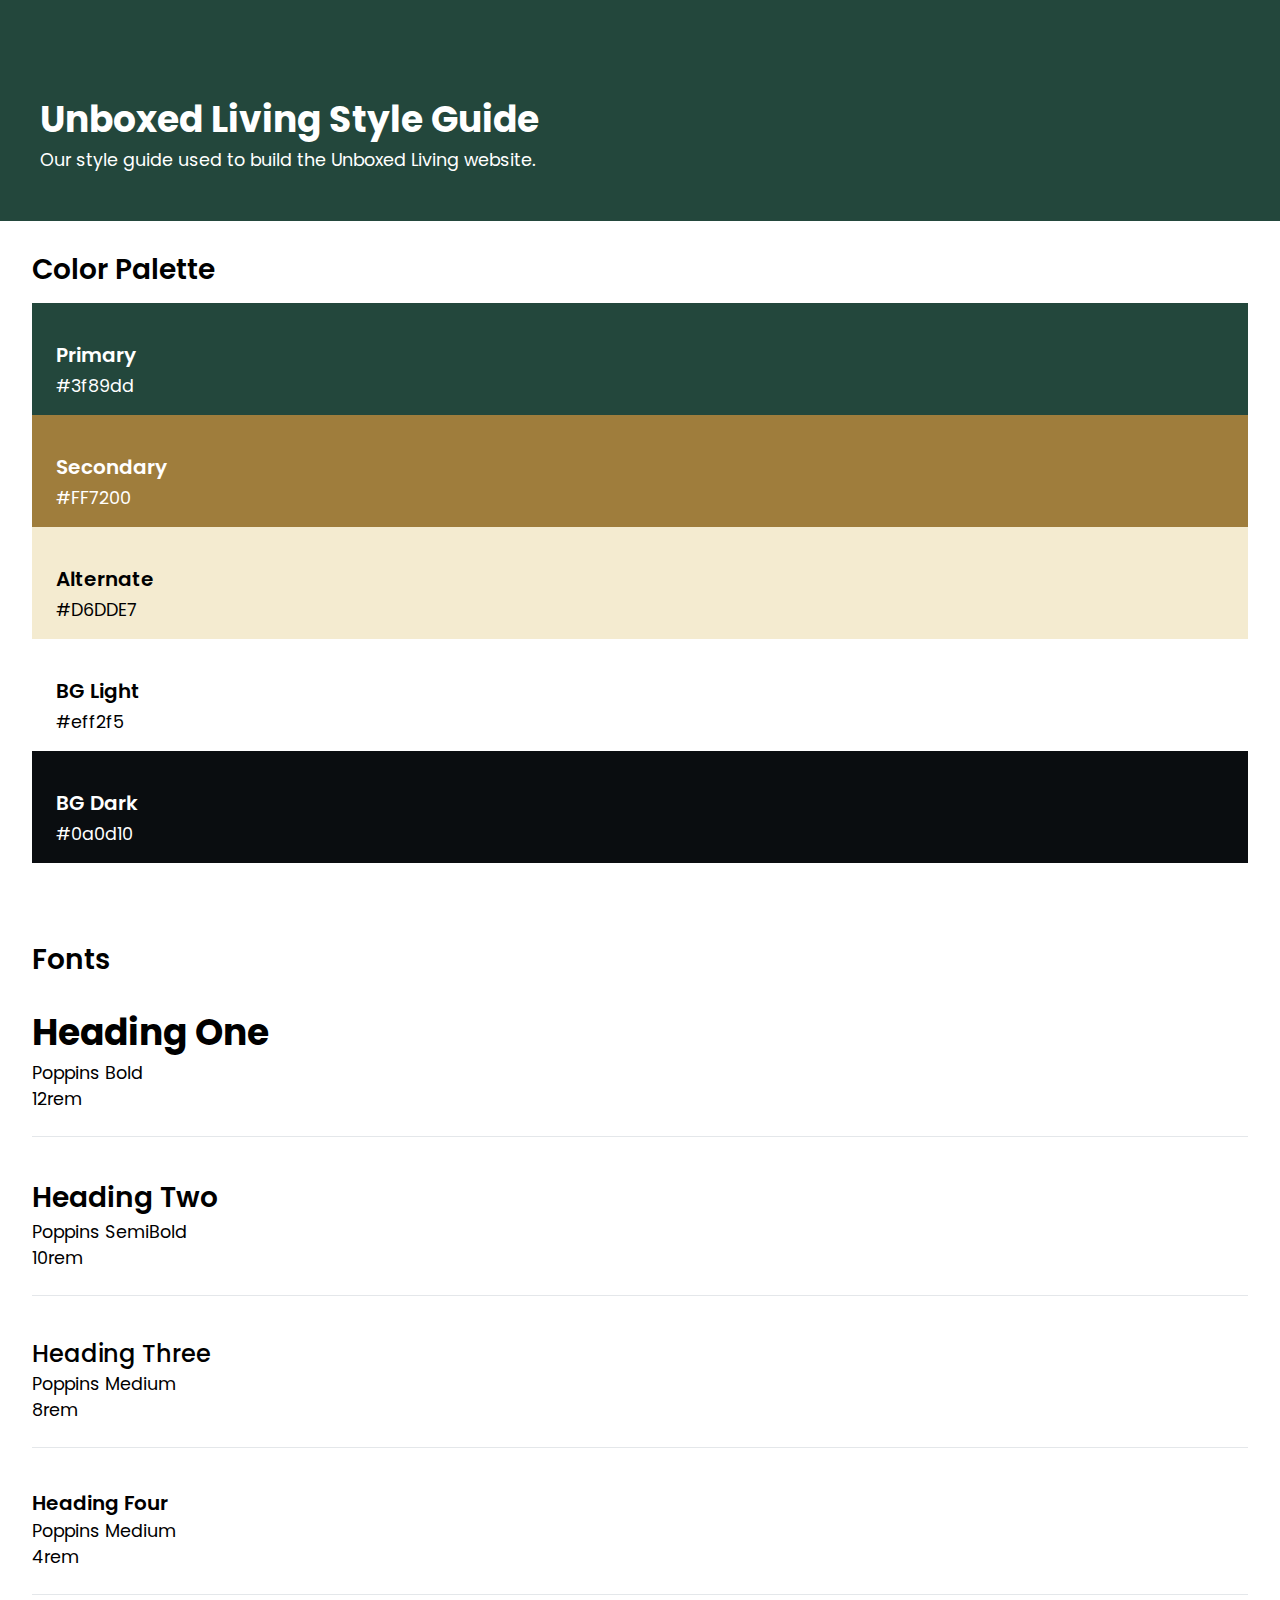
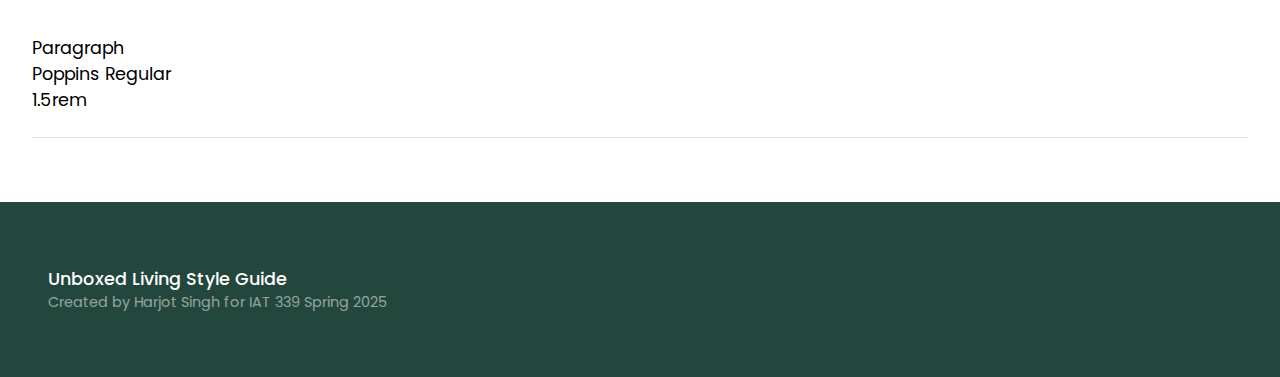
==== commit f5e104d6: "add the changes from TA and prof" ====
--- a/index.html
+++ b/index.html
@@ -3,7 +3,7 @@
   <head>
     <meta name="viewport" content="width=device-width, initial-scale=1.0" />
 
-    <title>HTML Exercise Harjot Singh</title>
+    <title>Unboxed Living Style Guide</title>
 
     <link href="./main.css" rel="stylesheet" />
     <link href="./mobile.css" rel="stylesheet" />
@@ -83,27 +83,27 @@
         <div class="fontShowCard">
           <p class="mainHeading mt-xs">Heading One</p>
           <p class="paragraphText">Poppins Bold</p>
-          <p class="paragraphText">44px / 48px</p>
+          <p class="paragraphText">12rem</p>
         </div>
         <div class="fontShowCard">
           <p class="secondaryHeading mt-xs">Heading Two</p>
           <p class="paragraphText">Poppins SemiBold</p>
-          <p class="paragraphText">36px / 45px</p>
+          <p class="paragraphText">10rem</p>
         </div>
         <div class="fontShowCard">
           <p class="subHeading mt-xs">Heading Three</p>
           <p class="paragraphText">Poppins Medium</p>
-          <p class="paragraphText">28px / 35px</p>
+          <p class="paragraphText">8rem</p>
         </div>
         <div class="fontShowCard">
           <p class="secondarySubHeading mt-xs">Heading Four</p>
           <p class="paragraphText">Poppins Medium</p>
-          <p class="paragraphText">16px / 24px</p>
+          <p class="paragraphText">4rem</p>
         </div>
         <div class="fontShowCard">
           <p class="paragraphText mt-xs">Paragraph</p>
           <p class="paragraphText">Poppins Regular</p>
-          <p class="paragraphText">16px / 24px</p>
+          <p class="paragraphText">1.5rem</p>
         </div>
       </div>
     </section>
--- a/main.css
+++ b/main.css
@@ -106,6 +106,16 @@
   max-width: 75%;
 }
 
+.inTextLink{
+      font-family: "Poppins", sans-serif;
+  font-weight: 400;
+  font-style: normal;
+    word-wrap: break-word;
+  overflow-wrap: break-word;
+  font-size: 1.1rem;
+  max-width: 75%;
+}
+
 .inputContainer{
   display: flex;
   gap: 0.3rem;
@@ -148,7 +158,6 @@
   flex-direction: row;
   align-items: center;
   position: fixed;
-  
   top: 0;
   left: 0;
   width: 100%;
@@ -239,8 +248,8 @@
 
 .primaryCTA:hover,
 .primaryCTA:focus{
-  background-color: #5c726b;
-  color: white;
+  background-color: #b7c9c3;
+  color: #142d26;
   cursor: pointer;
 }
 
@@ -259,7 +268,7 @@
 
 .secondaryCTA:hover,
 .secondaryCTA:focus{
-  background-color: #9f7d3c;
+  background-color: #795f2e;
   color: white;
   cursor: pointer;
 }
@@ -279,8 +288,8 @@
 
 .altCTA:hover,
 .altCTA:focus{
-  background-color: #f5f5f5;
-  color: black;
+  background-color: #5b5858;
+  color: white;
   cursor: pointer;
 }
 
@@ -311,6 +320,14 @@
   padding: 0.5rem 0.75rem;
   border-radius: 0.4rem;
   border: 0.1rem solid #23473c;
+  transition: 0.3s ease-in-out all;
+}
+
+.input:hover,
+.input:focus{
+  background-color: #23473c;
+  color: white;
+  border: 0.1rem solid white;
 }
 
 .submit-button{
@@ -328,8 +345,8 @@
 
 .submit-button:hover,
 .submit-button:focus{
-  background-color: #5c726b;
-  color: white;
+  background-color: #b7c9c3;
+  color: #142d26;
   cursor: pointer;
 }
 
@@ -369,6 +386,8 @@
   overflow: hidden;
   object-position: center;
   transition: 0.3s ease-in-out all;
+  border: 2rem solid #142d26;
+  border-radius: 1rem;
 }
 
 .image:focus,
--- a/mobile.css
+++ b/mobile.css
@@ -56,7 +56,7 @@
 }
 
 .nav{
-  width: 70vw;
+  width: 30vw;
   background: #23473c;
   height: max-content;
   display: flex;
@@ -163,10 +163,12 @@
 
 .desktop{
   visibility: hidden;
+  width: 1rem;
 }
 
 .mobile{
   visibility: visible;
+  margin-top: -8rem;
 }
 
 .hamburger{
@@ -364,10 +366,11 @@
 
 
 .contactCard{
-  background-color: #fafafa;
+  background-color: transparent;
   width: max-content;
-  width: 100%;
+  width: 70vw;
   border-radius: 0.75rem;
+  padding: 0rem;
 }
 
 .inputContainer{
@@ -378,12 +381,26 @@
 
 }
 
-.citationLink{
-    max-width: 30rem;
-}
+.citationLink {
+  font-size: 1rem;
+  font-family: "Poppins";
+  word-wrap: break-word;
+  overflow-wrap: break-word;
+}
+
 
 .citations{
     width: 10rem;
+}
+
+.inTextLink{
+      font-family: "Poppins", sans-serif;
+  font-weight: 400;
+  font-style: normal;
+    word-wrap: break-word;
+  overflow-wrap: break-word;
+  font-size: 1.1rem;
+  max-width: 75%;
 }
 
 }
@@ -401,7 +418,7 @@
   }  
 
   .page{
-  padding: 0rem 2rem;
+    overflow-x: hidden;
 }
 
   .mainHeading{
@@ -453,7 +470,7 @@
 }
 
 .nav{
-  width: 70vw;
+  width: 90vw;
   background: #23473c;
   height: max-content;
   display: flex;
@@ -557,15 +574,6 @@
   text-align: left;
 }
 
-
-.desktop{
-  visibility: hidden;
-}
-
-.mobile{
-  visibility: visible;
-}
-
 .hamburger{
     display: flex;
     flex-direction: column;
@@ -697,7 +705,7 @@
 
 
 .nav{
-  width: 100%;
+  width: 10rem;
   background: #23473c;
   height: max-content;
   display: flex;
@@ -759,14 +767,6 @@
 }
 
 
-
-.contactCard{
-  background-color: #fafafa;
-  width: max-content;
-  width: 100%;
-  border-radius: 0.75rem;
-}
-
 .inputContainer{
   display: flex;
   gap: 0.3rem;
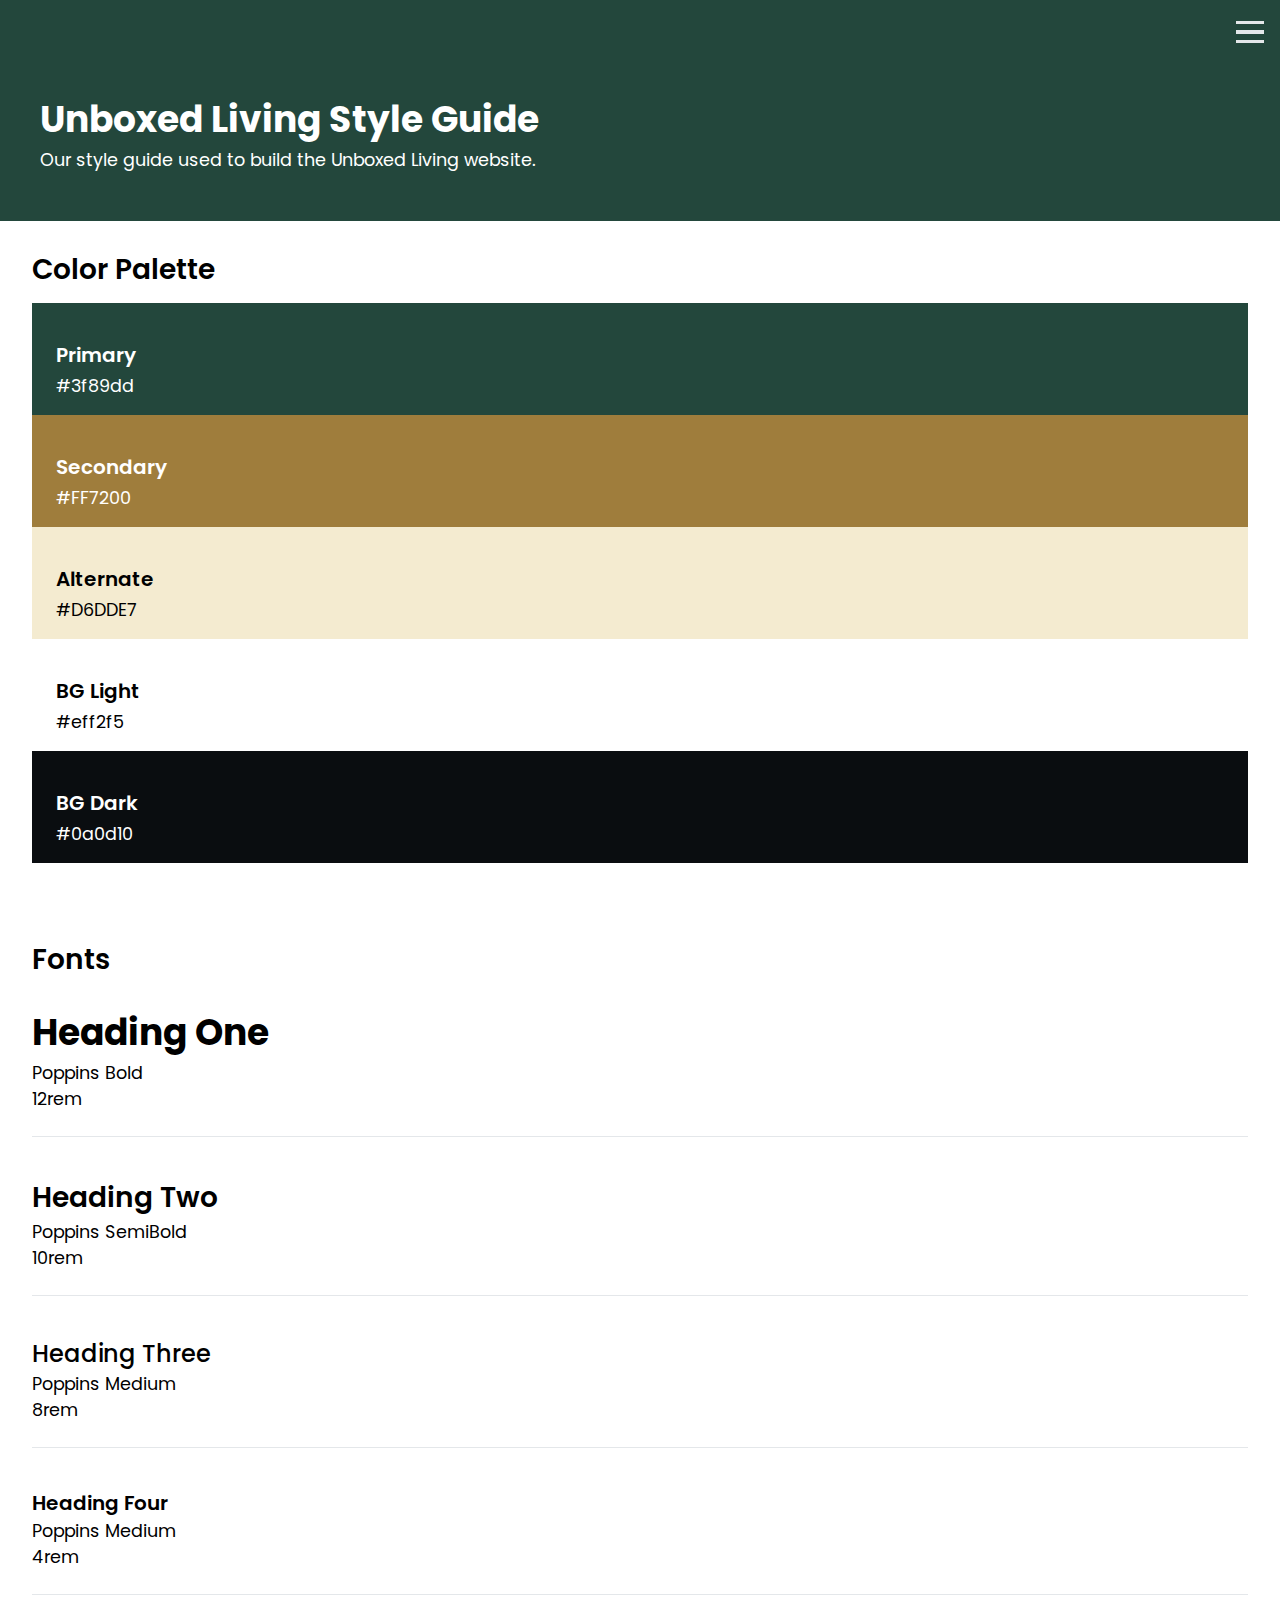
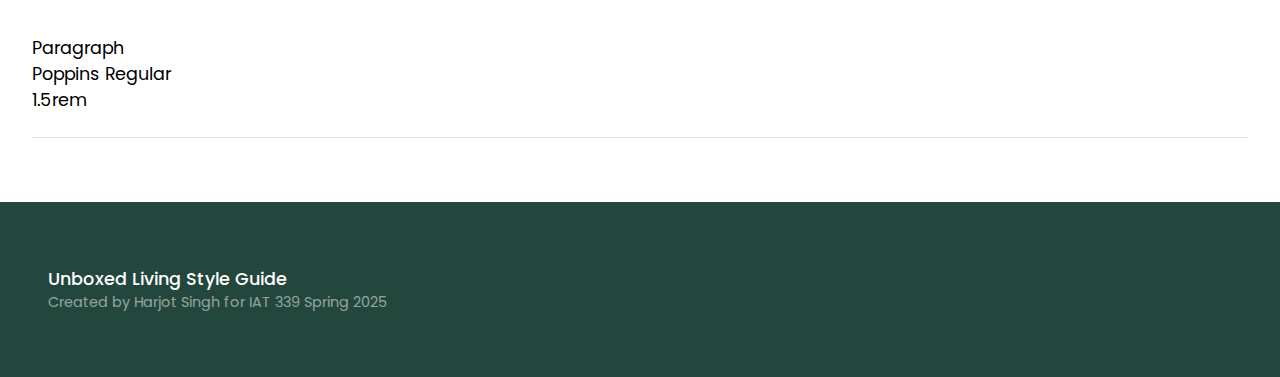
==== commit 4a58cf1d: "add fixes from validator" ====
--- a/index.html
+++ b/index.html
@@ -29,21 +29,31 @@
         </div>
       </nav>
       <nav class="navReal mobile">
-        <button id="navToggle" class="hamburger">
-          <div class="line"></div>
-          <div class="line"></div>
-          <div class="line"></div>
+        <button
+          id="navToggle"
+          class="hamburger"
+          aria-label="Toggle navigation menu"
+        >
+          <span class="line"></span>
+          <span class="line"></span>
+          <span class="line"></span>
         </button>
         <div id="navLinks" class="navLinks">
-          <a id="closeButton" class="navButtonActive" href="javascript:void(0)">X Close</a>
+          <a id="closeButton" class="navButtonActive" href="javascript:void(0)"
+            >X Close</a
+          >
           <a class="navButtonActive" href="./index.html">Colour & Fonts</a>
-          <a class="navButton" href="./interactiveElements.html">Interactive Elements</a>
-          <a class="navButton" href="./combinedElements.html">Combined Elements</a>
+          <a class="navButton" href="./interactiveElements.html"
+            >Interactive Elements</a
+          >
+          <a class="navButton" href="./combinedElements.html"
+            >Combined Elements</a
+          >
           <a class="navButton" href="./product.html">Product Description</a>
           <a class="navButton" href="./citations.html">Citations</a>
         </div>
       </nav>
-      <section class="header">
+      <section id="headerSection" class="header">
         <h1 class="mainHeading mt-extra">Unboxed Living Style Guide</h1>
         <p class="paragraphText">
           Our style guide used to build the Unboxed Living website.
@@ -51,7 +61,7 @@
       </section>
     </header>
 
-    <section id="paletteFonts" class="page">
+    <section id="coloursSection" class="page">
       <h2 class="secondaryHeading mt-small">Color Palette</h2>
       <div class="colourContainer mt-s">
         <div class="blue colorPalleteBox roundedLeft">
@@ -77,7 +87,7 @@
       </div>
     </section>
 
-    <section id="paletteFonts" class="page">
+    <section id="fontsSection" class="page">
       <h2 class="secondaryHeading mt-extra">Fonts</h2>
       <div class="fontContainer">
         <div class="fontShowCard">
--- a/main.css
+++ b/main.css
@@ -514,19 +514,19 @@
   color: #55575a;
 }
 
-.mufc2003 {
+.table1ImageContainer {
   width: 100%;
   border: none;
   height: 25rem;
-  background-image: url(./assets/Screenshot\ 2025-01-23\ at\ 3.40.37\ PM.png);
+  background-image: url(./assets/tableImg1.png);
   background-size: cover;
   border-radius: 0.75rem 0.75rem 0rem 0rem;
   transition: background-image 0.3s ease;
   background-position: center;
 }
 
-.productCard:hover .mufc2003 {
-  background-image: url(./assets/Screenshot\ 2025-01-23\ at\ 3.40.47\ PM.png);
+.productCard:hover .table1ImageContainer {
+  background-image: url(./assets/tableImg2.png);
   cursor: pointer;
 }
 
--- a/mobile.css
+++ b/mobile.css
@@ -168,7 +168,7 @@
 
 .mobile{
   visibility: visible;
-  margin-top: -8rem;
+  /* margin-top: -8rem; */
 }
 
 .hamburger{
@@ -334,19 +334,19 @@
   color: #55575a;
 }
 
-.mufc2003 {
+.table1ImageContainer {
   width: 100%;
   border: none;
   height: 20rem;
-  background-image: url(./assets/Screenshot\ 2025-01-23\ at\ 3.40.37\ PM.png);
+  background-image: url(./assets/tableImg1.png);
   background-size: cover;
   background-position: center;
   border-radius: 0.75rem 0.75rem 0rem 0rem;
   transition: background-image 0.3s ease; /* Smooth transition */
 }
 
-.productCard:hover .mufc2003 {
-  background-image: url(./assets/Screenshot\ 2025-01-23\ at\ 3.40.47\ PM.png);
+.productCard:hover .table1ImageContainer {
+  background-image: url(./assets/tableImg2.png);
   cursor: pointer;
 }
 
@@ -737,19 +737,19 @@
   color: #55575a;
 }
 
-.mufc2003 {
+.table1ImageContainer {
   width: 100%;
   border: none;
   height: 20rem;
-  background-image: url(./assets/Screenshot\ 2025-01-23\ at\ 3.40.37\ PM.png);
+  background-image: url(./assets/tableImg1.png);
   background-size: cover;
   background-position: center;
   border-radius: 0.75rem 0.75rem 0rem 0rem;
   transition: background-image 0.3s ease; /* Smooth transition */
 }
 
-.productCard:hover .mufc2003 {
-  background-image: url(./assets/Screenshot\ 2025-01-23\ at\ 3.40.47\ PM.png);
+.productCard:hover .table1ImageContainer {
+  background-image: url(./assets/tableImg2.png);
   cursor: pointer;
 }
 
